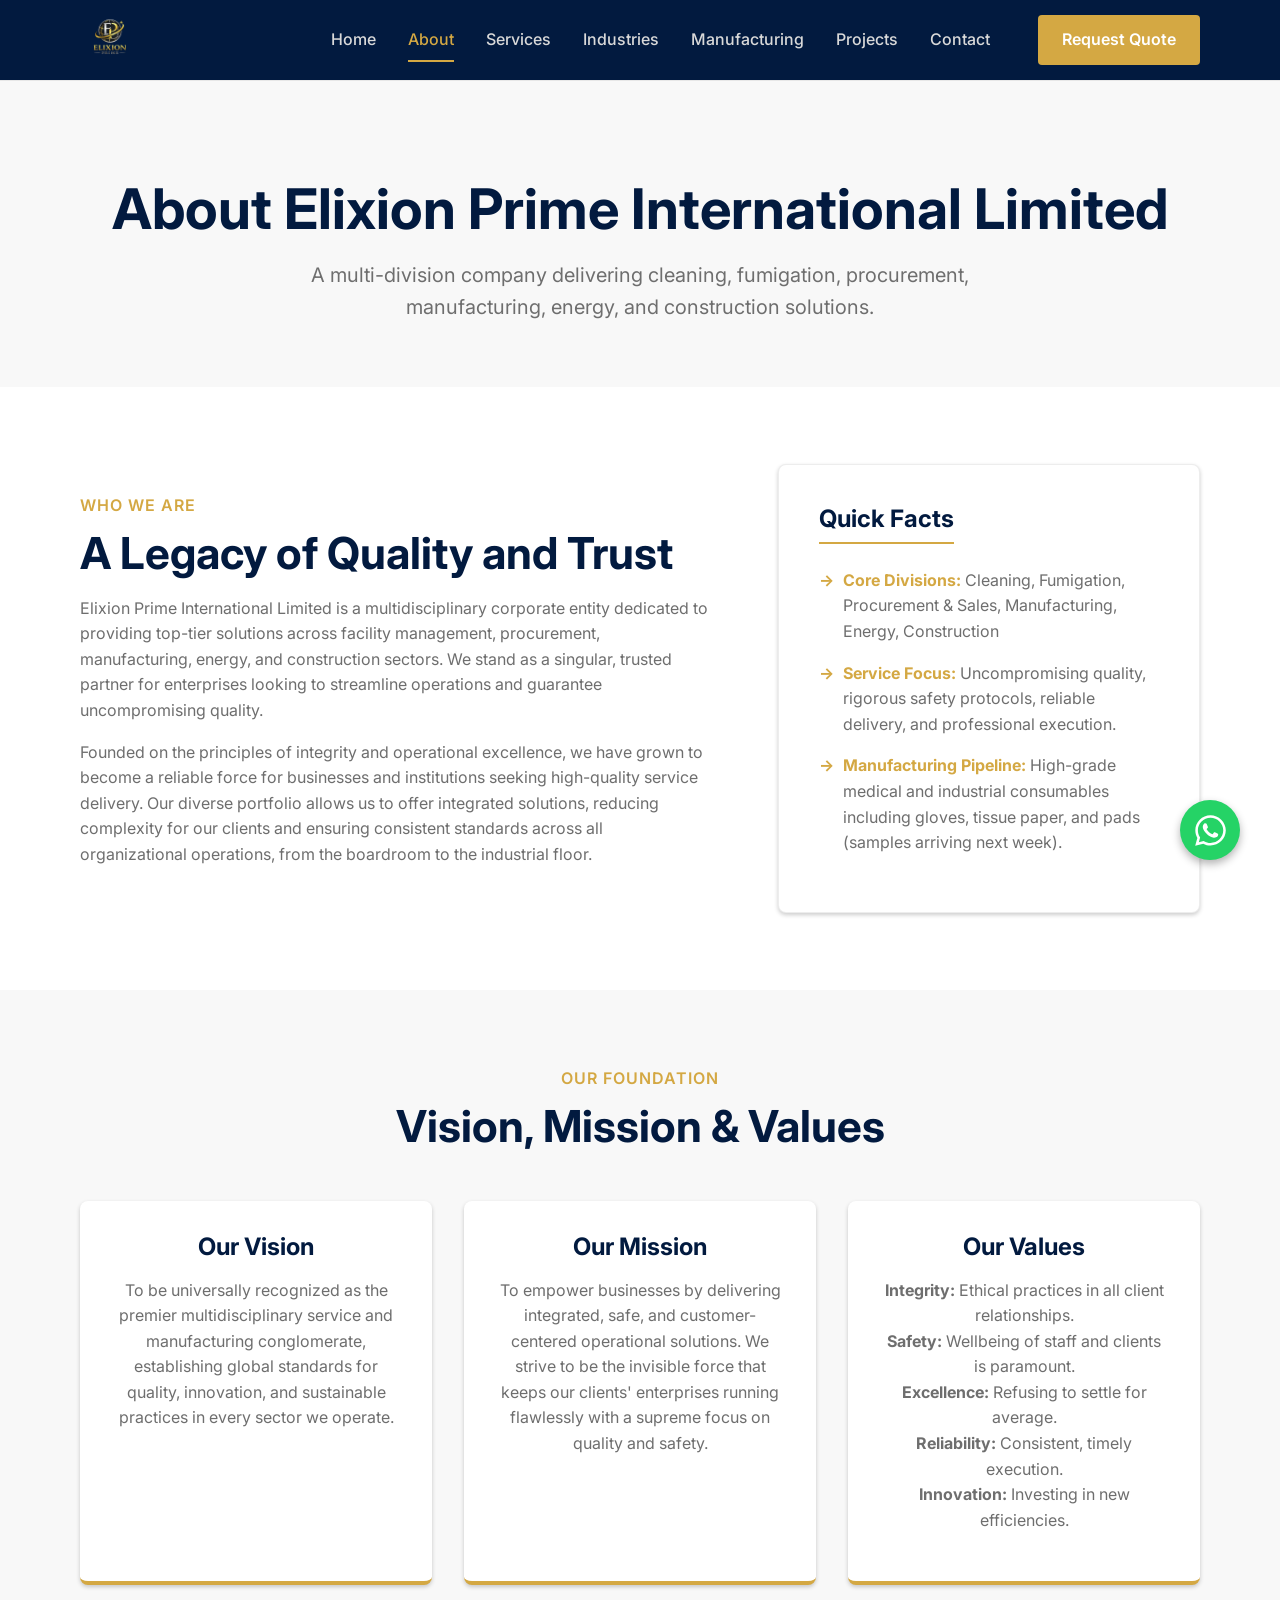
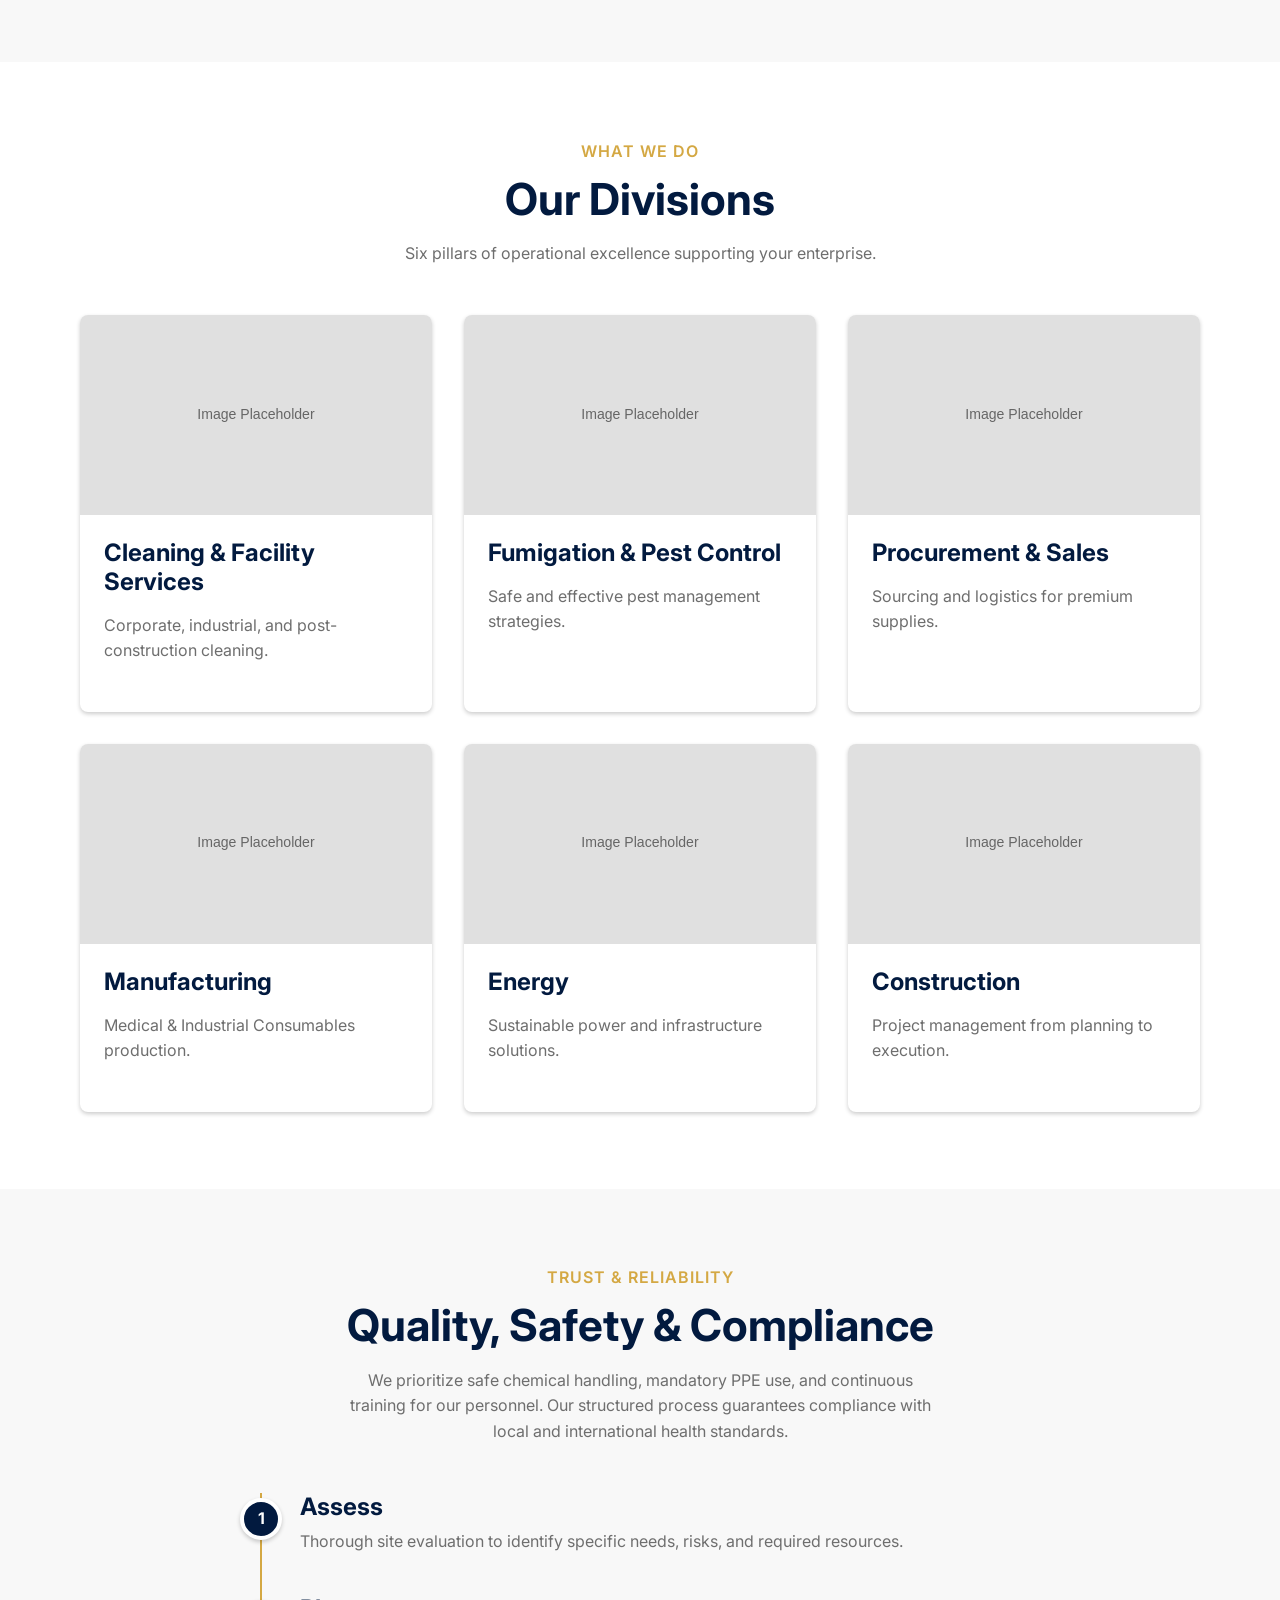
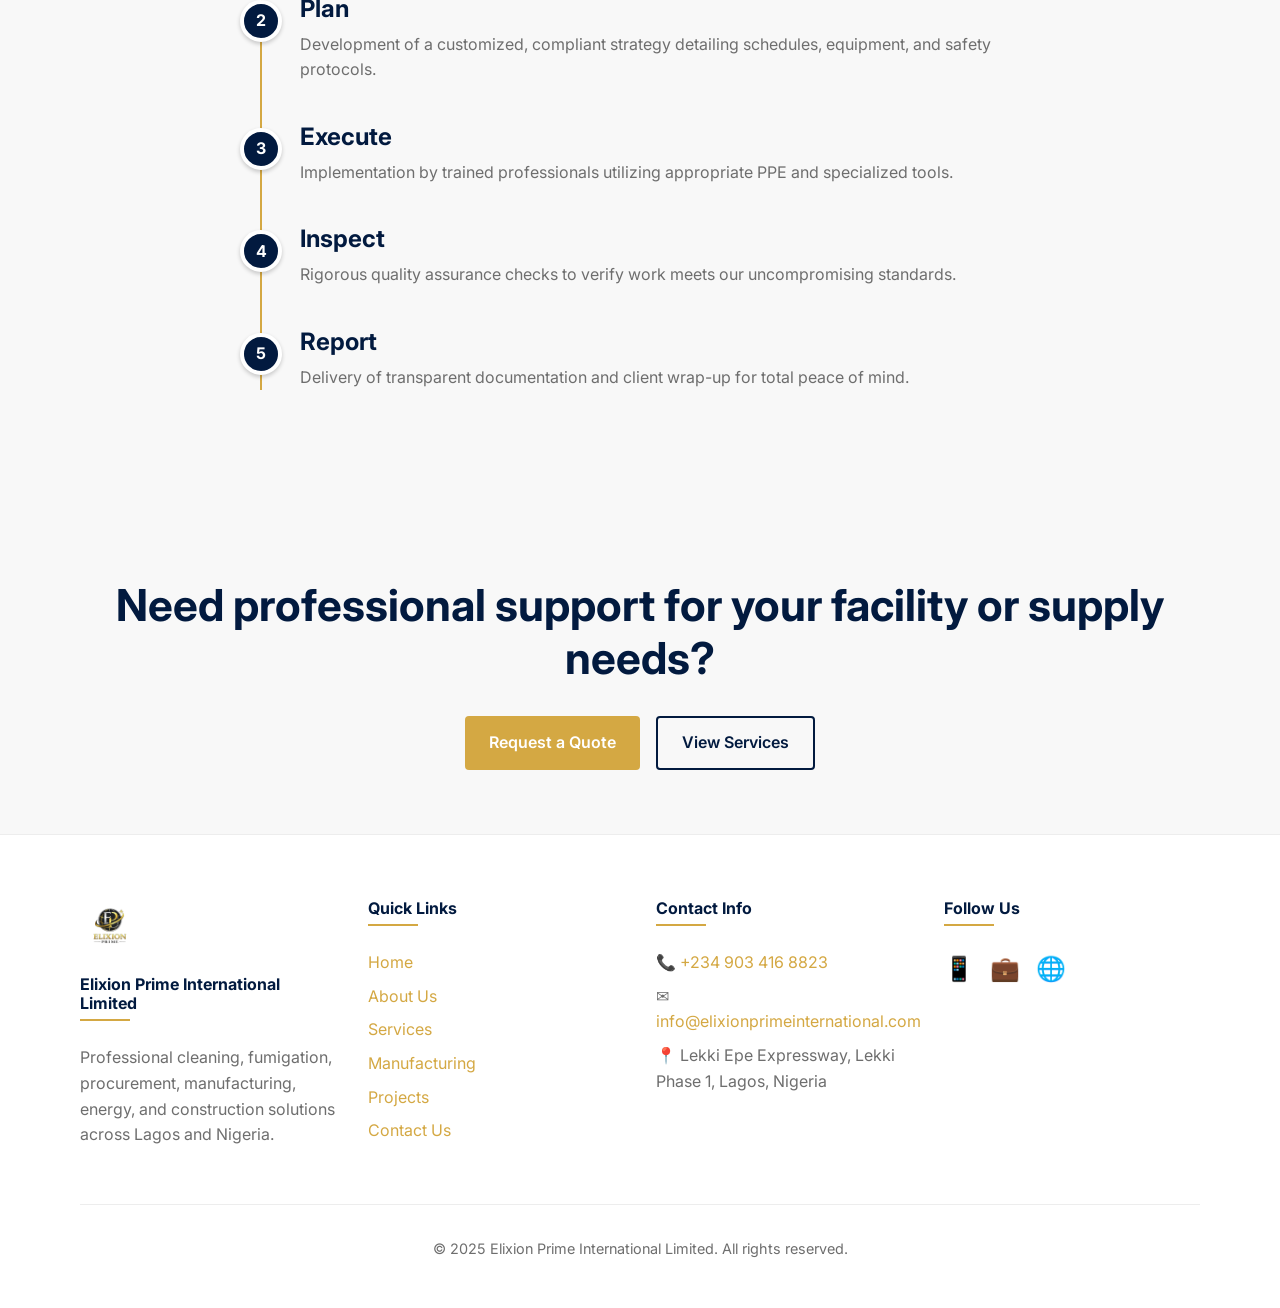
==== about.html @ c9c285b0 "Add files via upload" ====
<!DOCTYPE html>
<html lang="en">

<head>
    <meta charset="UTF-8">
    <meta name="viewport" content="width=device-width, initial-scale=1.0">
    <title>About Us | Elixion Prime International</title>
    <meta name="description"
        content="Learn about Elixion Prime International Limited, our mission, vision, and core values. A multi-division company delivering cleaning, fumigation, procurement, manufacturing, energy, and construction solutions.">

    <!-- Open Graph Placeholders -->
    <meta property="og:title" content="About Us - Elixion Prime International Limited">
    <meta property="og:description"
        content="A multi-division company delivering cleaning, fumigation, procurement, manufacturing, energy, and construction solutions.">
    <meta property="og:image" content="placeholder.svg">
    <meta property="og:url" content="https://www.elixionprime.com/about.html">

    <link rel="preconnect" href="https://fonts.googleapis.com">
    <link rel="preconnect" href="https://fonts.gstatic.com" crossorigin>
    <link href="https://fonts.googleapis.com/css2?family=Inter:wght@400;500;600;700;800&display=swap" rel="stylesheet">
    <link rel="stylesheet" href="styles.css">
    <link rel="stylesheet" href="components.css">
    <style>
        .about-grid {
            display: grid;
            grid-template-columns: 3fr 2fr;
            gap: 4rem;
            align-items: center;
        }

        @media (max-width: 992px) {
            .about-grid {
                grid-template-columns: 1fr;
            }
        }

        .value-cards {
            display: grid;
            grid-template-columns: repeat(auto-fit, minmax(280px, 1fr));
            gap: 2rem;
            margin-top: 3rem;
        }

        .value-card {
            background: var(--color-white);
            padding: 2rem;
            border-radius: 8px;
            box-shadow: var(--shadow-sm);
            text-align: center;
            border-bottom: 4px solid var(--color-green);
            height: 100%;
        }

        .quick-facts-card {
            background-color: var(--color-navy-light);
            color: var(--color-white);
            padding: 2.5rem;
            border-radius: 8px;
            box-shadow: var(--shadow-lg);
        }

        .quick-facts-card h3 {
            color: var(--color-white);
            margin-bottom: 1.5rem;
            border-bottom: 2px solid var(--color-green);
            padding-bottom: 0.5rem;
            display: inline-block;
        }

        .quick-facts-list {
            list-style: none;
            padding: 0;
            margin: 0;
        }

        .quick-facts-list li {
            margin-bottom: 1rem;
            padding-left: 1.5rem;
            position: relative;
        }

        .quick-facts-list li::before {
            content: '→';
            color: var(--color-green);
            position: absolute;
            left: 0;
            top: 0;
            font-weight: bold;
        }

        .quick-facts-list strong {
            color: var(--color-green);
        }
    </style>
</head>

<body>

    <!-- Header -->
    <header class="header">
        <div class="container nav-container">
            <a href="index.html" class="logo"><img src="logo.png" alt="Elixion Prime logo"></a>
            <nav aria-label="Main Navigation">
                <ul class="nav-menu">
                    <li><a href="index.html" class="nav-link">Home</a></li>
                    <li><a href="about.html" class="nav-link active">About</a></li>
                    <li><a href="services.html" class="nav-link">Services</a></li>
                    <li><a href="industries.html" class="nav-link">Industries</a></li>
                    <li><a href="manufacturing.html" class="nav-link">Manufacturing</a></li>
                    <li><a href="projects.html" class="nav-link">Projects</a></li>
                    <li><a href="contact.html" class="nav-link">Contact</a></li>
                    <li><a href="#"
                            onclick="window.open(window.buildWaLink('Hello Elixion Prime, I’d like to request a quote. Service: [Cleaning/Fumigation/Procurement/Manufacturing/Energy/Construction]. Location: [ ].'), '_blank'); return false;"
                            class="btn btn-primary" style="margin-left: 1rem;">Request Quote</a></li>
                </ul>
            </nav>
            <button class="hamburger" aria-expanded="false" aria-label="Toggle navigation">
                &#9776;
            </button>
        </div>
    </header>

    <!-- Page Hero -->
    <section class="page-hero">
        <div class="container">
            <h1>About Elixion Prime International Limited</h1>
            <p style="font-size: 1.25rem; max-width: 800px; margin: 0 auto; color: #E0E0E0;">A multi-division company
                delivering cleaning, fumigation, procurement, manufacturing, energy, and construction solutions.</p>
        </div>
    </section>

    <!-- Company Overview -->
    <section class="section">
        <div class="container about-grid">
            <div class="overview-text">
                <span class="section-subtitle">Who We Are</span>
                <h2>A Legacy of Quality and Trust</h2>
                <p>Elixion Prime International Limited is a multidisciplinary corporate entity dedicated to providing
                    top-tier solutions across facility management, procurement, manufacturing, energy, and construction
                    sectors. We stand as a singular, trusted partner for enterprises looking to streamline operations
                    and guarantee uncompromising quality.</p>
                <p>Founded on the principles of integrity and operational excellence, we have grown to become a reliable
                    force for businesses and institutions seeking high-quality service delivery. Our diverse
                    portfolio allows us to offer integrated solutions, reducing complexity for our clients and ensuring
                    consistent standards across all organizational operations, from the boardroom to the industrial
                    floor.</p>
            </div>

            <div class="quick-facts-card">
                <h3>Quick Facts</h3>
                <ul class="quick-facts-list">
                    <li><strong>Core Divisions:</strong> Cleaning, Fumigation, Procurement & Sales, Manufacturing,
                        Energy, Construction</li>
                    <li><strong>Service Focus:</strong> Uncompromising quality, rigorous safety protocols, reliable
                        delivery, and professional execution.</li>
                    <li><strong>Manufacturing Pipeline:</strong> High-grade medical and industrial consumables including
                        gloves, tissue paper, and pads (samples arriving next week).</li>
                </ul>
            </div>
        </div>
    </section>

    <!-- Mission, Vision & Values -->
    <section class="section" style="background-color: var(--color-off-white);">
        <div class="container">
            <div class="section-header">
                <span class="section-subtitle">Our Foundation</span>
                <h2>Vision, Mission & Values</h2>
            </div>
            <div class="value-cards">
                <div class="value-card">
                    <h3 style="color: var(--color-navy); margin-bottom: 1rem;">Our Vision</h3>
                    <p>To be universally recognized as the premier multidisciplinary service and manufacturing
                        conglomerate, establishing global standards for quality, innovation, and sustainable practices
                        in every sector we operate.</p>
                </div>
                <div class="value-card">
                    <h3 style="color: var(--color-navy); margin-bottom: 1rem;">Our Mission</h3>
                    <p>To empower businesses by delivering integrated, safe, and customer-centered operational
                        solutions. We strive to be the invisible force that keeps our clients' enterprises running
                        flawlessly with a supreme focus on quality and safety.</p>
                </div>
                <div class="value-card">
                    <h3 style="color: var(--color-navy); margin-bottom: 1rem;">Our Values</h3>
                    <p><strong>Integrity:</strong> Ethical practices in all client relationships.<br>
                        <strong>Safety:</strong> Wellbeing of staff and clients is paramount.<br>
                        <strong>Excellence:</strong> Refusing to settle for average.<br>
                        <strong>Reliability:</strong> Consistent, timely execution.<br>
                        <strong>Innovation:</strong> Investing in new efficiencies.
                    </p>
                </div>
            </div>
        </div>
    </section>

    <!-- Our Divisions Grid -->
    <section class="section">
        <div class="container">
            <div class="section-header">
                <span class="section-subtitle">What We Do</span>
                <h2>Our Divisions</h2>
                <p style="color: var(--color-text-light);">Six pillars of operational excellence supporting your
                    enterprise.</p>
            </div>
            <div class="card-grid">
                <a href="services.html" class="card">
                    <img src="placeholder.svg" alt="Cleaning Services" class="card-img" loading="lazy" decoding="async">
                    <div class="card-body">
                        <h3 class="card-title">Cleaning & Facility Services</h3>
                        <p class="card-text">Corporate, industrial, and post-construction cleaning.</p>
                    </div>
                </a>
                <a href="services.html" class="card">
                    <img src="placeholder.svg" alt="Fumigation" class="card-img" loading="lazy" decoding="async">
                    <div class="card-body">
                        <h3 class="card-title">Fumigation & Pest Control</h3>
                        <p class="card-text">Safe and effective pest management strategies.</p>
                    </div>
                </a>
                <a href="services.html" class="card">
                    <img src="placeholder.svg" alt="Procurement" class="card-img" loading="lazy" decoding="async">
                    <div class="card-body">
                        <h3 class="card-title">Procurement & Sales</h3>
                        <p class="card-text">Sourcing and logistics for premium supplies.</p>
                    </div>
                </a>
                <a href="manufacturing.html" class="card">
                    <img src="placeholder.svg" alt="Manufacturing" class="card-img" loading="lazy" decoding="async">
                    <div class="card-body">
                        <h3 class="card-title">Manufacturing</h3>
                        <p class="card-text">Medical & Industrial Consumables production.</p>
                    </div>
                </a>
                <a href="services.html" class="card">
                    <img src="placeholder.svg" alt="Energy" class="card-img" loading="lazy" decoding="async">
                    <div class="card-body">
                        <h3 class="card-title">Energy</h3>
                        <p class="card-text">Sustainable power and infrastructure solutions.</p>
                    </div>
                </a>
                <a href="services.html" class="card">
                    <img src="placeholder.svg" alt="Construction" class="card-img" loading="lazy" decoding="async">
                    <div class="card-body">
                        <h3 class="card-title">Construction</h3>
                        <p class="card-text">Project management from planning to execution.</p>
                    </div>
                </a>
            </div>
        </div>
    </section>

    <!-- Quality, Safety & Compliance -->
    <section class="section" style="background-color: var(--color-off-white);">
        <div class="container">
            <div class="section-header">
                <span class="section-subtitle">Trust & Reliability</span>
                <h2>Quality, Safety & Compliance</h2>
                <p style="max-width: 600px; margin: 0 auto; color: var(--color-text-light);">We prioritize safe chemical
                    handling, mandatory PPE use, and continuous training for our personnel. Our structured process
                    guarantees compliance with local and international health standards.</p>
            </div>

            <div class="process-timeline">
                <div class="timeline-step">
                    <div class="step-marker">1</div>
                    <h3>Assess</h3>
                    <p>Thorough site evaluation to identify specific needs, risks, and required resources.</p>
                </div>
                <div class="timeline-step">
                    <div class="step-marker">2</div>
                    <h3>Plan</h3>
                    <p>Development of a customized, compliant strategy detailing schedules, equipment, and safety
                        protocols.</p>
                </div>
                <div class="timeline-step">
                    <div class="step-marker">3</div>
                    <h3>Execute</h3>
                    <p>Implementation by trained professionals utilizing appropriate PPE and specialized tools.</p>
                </div>
                <div class="timeline-step">
                    <div class="step-marker">4</div>
                    <h3>Inspect</h3>
                    <p>Rigorous quality assurance checks to verify work meets our uncompromising standards.</p>
                </div>
                <div class="timeline-step">
                    <div class="step-marker">5</div>
                    <h3>Report</h3>
                    <p>Delivery of transparent documentation and client wrap-up for total peace of mind.</p>
                </div>
            </div>
        </div>
    </section>

    <!-- CTA Strip -->
    <section class="cta-banner">
        <div class="container">
            <h2>Need professional support for your facility or supply needs?</h2>
            <div style="display: flex; gap: 1rem; justify-content: center; flex-wrap: wrap; margin-top: 2rem;">
                <a href="#"
                    onclick="window.open(window.buildWaLink('Hello Elixion Prime, I’d like to request a quote. Service: [Cleaning/Fumigation/Procurement/Manufacturing/Energy/Construction]. Location: [ ].'), '_blank'); return false;"
                    class="btn btn-primary">Request a Quote</a>
                <a href="services.html" class="btn btn-secondary">View Services</a>
            </div>
        </div>
    </section>

    <!-- Footer -->
    <footer class="footer">
        <div class="container">
            <div class="footer-grid">
                <div class="footer-col">
                    <a href="index.html" class="footer-logo"><img src="logo.png" alt="Elixion Prime logo"></a>
                    <h4>Elixion Prime International Limited</h4>
                    <p>Professional cleaning, fumigation, procurement, manufacturing, energy, and construction solutions across Lagos and Nigeria.</p>
                </div>
                <div class="footer-col">
                    <h4>Quick Links</h4>
                    <ul>
                        <li><a href="index.html">Home</a></li>
                        <li><a href="about.html">About Us</a></li>
                        <li><a href="services.html">Services</a></li>
                        <li><a href="manufacturing.html">Manufacturing</a></li>
                        <li><a href="projects.html">Projects</a></li>
                        <li><a href="contact.html">Contact Us</a></li>
                    </ul>
                </div>
                <div class="footer-col">
                    <h4>Contact Info</h4>
                    <ul>
                        <li>&#128222; <a href="tel:+2349034168823">+234 903 416 8823</a></li>
                        <li>&#9993; <a href="mailto:info@elixionprimeinternational.com">info@elixionprimeinternational.com</a></li>
                        <li>&#128205; Lekki Epe Expressway, Lekki Phase 1, Lagos, Nigeria</li>
                    </ul>
                </div>
                <div class="footer-col">
                    <h4>Follow Us</h4>
                    <div style="display: flex; gap: 1rem; margin-top: 0.5rem;">
                        <a href="https://wa.me/2349034168823" target="_blank" rel="noopener" aria-label="WhatsApp" style="font-size: 1.5rem;">📱</a>
                        <a href="#" aria-label="LinkedIn" style="font-size: 1.5rem;">💼</a>
                        <a href="#" aria-label="Facebook" style="font-size: 1.5rem;">🌐</a>
                    </div>
                </div>
            </div>
            <div class="footer-bottom">
                <p>&copy; 2025 Elixion Prime International Limited. All rights reserved.</p>
            </div>
        </div>
    </footer>

    <!-- WhatsApp Float -->
    <a href="https://wa.me/2349034168823" class="whatsapp-float" aria-label="Chat with Elixion on WhatsApp"
        target="_blank" rel="noopener">
        <svg xmlns="http://www.w3.org/2000/svg" viewBox="0 0 448 512">
            <path
                d="M380.9 97.1C339 55.1 283.2 32 223.9 32c-122.4 0-222 99.6-222 222 0 39.1 10.2 77.3 29.6 111L0 480l117.7-30.9c32.4 17.7 68.9 27 106.1 27h.1c122.3 0 224.1-99.6 224.1-222 0-59.3-25.2-115-67.1-157.1zm-157 341.6c-33.2 0-65.7-8.9-94-25.7l-6.7-4-69.8 18.3L72 359.2l-4.4-7c-18.5-29.4-28.2-63.3-28.2-98.2 0-101.7 82.8-184.5 184.6-184.5 49.3 0 95.6 19.2 130.4 54.1 34.8 34.9 56.2 81.2 56.1 130.5 0 101.8-84.9 184.6-186.6 184.6zm101.2-138.2c-5.5-2.8-32.8-16.2-37.9-18-5.1-1.9-8.8-2.8-12.5 2.8-3.7 5.6-14.3 18-17.6 21.8-3.2 3.7-6.5 4.2-12 1.4-32.6-16.3-54-29.1-75.5-66-5.7-9.8 5.7-9.1 16.3-30.3 1.8-3.7.9-6.9-.5-9.7-1.4-2.8-12.5-30.1-17.1-41.2-4.5-10.8-9.1-9.3-12.5-9.5-3.2-.2-6.9-.2-10.6-.2-3.7 0-9.7 1.4-14.8 6.9-5.1 5.6-19.4 19-19.4 46.3 0 27.3 19.9 53.7 22.6 57.4 2.8 3.7 39.1 59.7 94.8 83.8 35.2 15.2 49 16.5 66.6 13.9 10.7-1.6 32.8-13.4 37.4-26.4 4.6-13 4.6-24.1 3.2-26.4-1.3-2.5-5-3.9-10.5-6.6z" />
        </svg>
    </a>

    <script type="module" src="whatsapp.js" defer></script>
    <script src="main.js" defer></script>
</body>

</html>
---- styles.css ----
/* Base and Reset */
:root {
  /* Brand Color Tokens */
  --color-primary: #021A3F;
  --color-gold: #D4A843;
  --color-gold-dark: #B88A2E;
  --color-gold-light: #F3D37A;
  --color-silver-light: #D9D9D9;
  --color-silver-medium: #A6A6A6;
  --color-silver-dark: #6E6E6E;
  --color-star: #FFD966;

  /* Legacy variable mappings (to reduce changes needed in components) */
  --color-navy: var(--color-primary);
  --color-navy-light: #032454; /* Slightly lighter navy for contrast areas */
  --color-white: #FFFFFF;
  --color-off-white: #F8F8F8;
  --color-green: var(--color-gold);
  --color-green-dark: var(--color-gold-dark);
  --color-text-main: var(--color-primary);
  --color-text-light: var(--color-silver-dark);
  --color-border: rgba(166, 166, 166, 0.2);

  --font-primary: 'Inter', sans-serif;

  --shadow-sm: 0 2px 4px rgba(0, 0, 0, 0.2);
  --shadow-md: 0 4px 8px rgba(0, 0, 0, 0.3);
  --shadow-lg: 0 8px 16px rgba(0, 0, 0, 0.4);

  --transition: all 0.3s ease;

  --container-width: 1120px;
}

* {
  margin: 0;
  padding: 0;
  box-sizing: border-box;
}

*:focus-visible {
  outline: 2px solid var(--color-star);
  outline-offset: 2px;
}

body {
  font-family: var(--font-primary);
  color: var(--color-text-main);
  background-color: var(--color-white);
  line-height: 1.6;
}

a {
  text-decoration: none;
  color: var(--color-gold);
  transition: var(--transition);
}

a:hover {
  color: var(--color-star);
}

ul {
  list-style: none;
}

img {
  max-width: 100%;
  height: auto;
  display: block;
}

/* Typography */
h1,
h2,
h3,
h4,
h5,
h6 {
  color: var(--color-primary);
  font-weight: 700;
  line-height: 1.2;
}

h1 {
  font-size: clamp(2.5rem, 5vw, 3.5rem);
  margin-bottom: 1rem;
}

h2 {
  font-size: clamp(2rem, 4vw, 2.75rem);
  margin-bottom: 1rem;
}

h3 {
  font-size: clamp(1.25rem, 3vw, 1.5rem);
  margin-bottom: 0.75rem;
}

p {
  color: var(--color-text-light);
  margin-bottom: 1rem;
}

/* Layout Grid */
.container {
  width: min(var(--container-width), 92%);
  margin: 0 auto;
}

.section {
  padding-block: clamp(3rem, 6vw, 5rem);
}

/* Header */
.header {
  background-color: var(--color-primary);
  box-shadow: 0 1px 0 var(--color-border);
  position: sticky;
  top: 0;
  width: 100%;
  z-index: 1000;
}

.nav-container {
  display: flex;
  justify-content: space-between;
  align-items: center;
  height: 80px;
}

.logo {
  font-size: 1.5rem;
  font-weight: 800;
  color: var(--color-silver-light);
  display: flex;
  align-items: center;
  gap: 0.5rem;
}

.logo img {
  height: 60px;
  width: auto;
  object-fit: contain;
}

.logo span {
  color: var(--color-gold);
}

.footer-logo {
  display: inline-flex;
  align-items: center;
  margin-bottom: 1rem;
}

.footer-logo img {
  height: 60px;
  width: auto;
  object-fit: contain;
}

.nav-menu {
  display: flex;
  gap: 2rem;
  align-items: center;
}

.nav-link {
  font-weight: 500;
  color: var(--color-silver-light);
  position: relative;
  padding: 0.5rem 0;
  min-height: 44px;
  /* Touch target */
  display: flex;
  align-items: center;
}

.nav-link::after {
  content: '';
  position: absolute;
  width: 0;
  height: 2px;
  bottom: 0;
  left: 0;
  background-color: var(--color-gold);
  transition: var(--transition);
}

.nav-link:hover::after,
.nav-link.active::after {
  width: 100%;
}

.nav-link:hover,
.nav-link.active {
  color: var(--color-gold);
}

.hamburger {
  display: none;
  cursor: pointer;
  background: none;
  border: none;
  font-size: 1.5rem;
  color: var(--color-silver-light);
}

/* Footer */
.footer {
  background-color: var(--color-white);
  border-top: 1px solid var(--color-border);
  color: var(--color-text-light);
  padding: 4rem 0 2rem;
}

.footer-grid {
  display: grid;
  grid-template-columns: repeat(auto-fit, minmax(250px, 1fr));
  gap: 2rem;
  margin-bottom: 3rem;
}

.footer-col h4 {
  color: var(--color-primary);
  margin-bottom: 1.5rem;
  position: relative;
  padding-bottom: 0.5rem;
}

.footer-col h4::after {
  content: '';
  position: absolute;
  left: 0;
  bottom: 0;
  width: 50px;
  height: 2px;
  background-color: var(--color-gold);
}

.footer-col p,
.footer-col li {
  color: var(--color-text-light);
  margin-bottom: 0.5rem;
}

.footer-col a:hover {
  color: var(--color-green);
}

.footer-bottom {
  text-align: center;
  padding-top: 2rem;
  border-top: 1px solid var(--color-border);
  color: var(--color-text-light);
  font-size: 0.9rem;
}

/* Responsive */
@media (max-width: 992px) {
  .nav-menu {
    position: fixed;
    top: 80px;
    left: -100%;
    width: 100%;
    height: calc(100vh - 80px);
    background-color: var(--color-primary);
    flex-direction: column;
    align-items: center;
    padding-top: 2rem;
    transition: var(--transition);
    box-shadow: var(--shadow-md);
  }

  .nav-menu.active {
    left: 0;
  }

  .hamburger {
    display: block;
    min-height: 44px;
    /* Touch target */
    min-width: 44px;
  }
}

@media (max-width: 768px) {
  /* Headings handled via clamp now */
}
---- components.css ----
/* Buttons */
.btn {
    display: inline-flex;
    align-items: center;
    justify-content: center;
    min-height: 44px;
    padding: 0.75rem 1.5rem;
    border-radius: 4px;
    font-weight: 600;
    text-align: center;
    cursor: pointer;
    border: none;
    transition: var(--transition);
}

.btn-primary {
    background-color: var(--color-green);
    color: var(--color-white);
}

.btn-primary:hover {
    background-color: var(--color-green-dark);
    transform: translateY(-2px);
    box-shadow: var(--shadow-md);
}

.btn-secondary {
    background-color: transparent;
    color: var(--color-navy);
    border: 2px solid var(--color-navy);
}

.btn-secondary:hover {
    background-color: var(--color-navy);
    color: var(--color-white);
}

.btn-outline {
    background-color: transparent;
    color: var(--color-green);
    border: 2px solid var(--color-green);
}

.btn-outline:hover {
    background-color: var(--color-green);
    color: var(--color-white);
}

.btn-block {
    display: block;
    width: 100%;
}

/* Cards */
.card-grid {
    display: grid;
    grid-template-columns: repeat(auto-fit, minmax(min(100%, 300px), 1fr));
    gap: 2rem;
}

.card {
    background-color: var(--color-white);
    border-radius: 8px;
    overflow: hidden;
    box-shadow: var(--shadow-sm);
    transition: var(--transition);
    height: 100%;
    display: flex;
    flex-direction: column;
}

.card:hover {
    transform: translateY(-5px);
    box-shadow: var(--shadow-lg);
}

.card-img {
    height: 200px;
    width: 100%;
    object-fit: cover;
}

.card-body {
    padding: 1.5rem;
    flex-grow: 1;
    display: flex;
    flex-direction: column;
}

.card-title {
    margin-bottom: 1rem;
}

.card-text {
    color: var(--color-text-light);
    margin-bottom: 1.5rem;
    flex-grow: 1;
}

/* Section Title */
.section-header {
    text-align: center;
    margin-bottom: 3rem;
    max-width: 800px;
    margin-left: auto;
    margin-right: auto;
}

.section-subtitle {
    color: var(--color-green);
    font-weight: 600;
    text-transform: uppercase;
    letter-spacing: 1px;
    margin-bottom: 0.5rem;
    display: block;
}

/* CTA Banner */
.cta-banner {
    background-color: var(--color-off-white);
    color: var(--color-text-main);
    padding: 4rem 0;
    text-align: center;
}

.cta-banner h2 {
    color: var(--color-navy);
    margin-bottom: 1.5rem;
}

/* Floating WhatsApp Button */
.whatsapp-float {
    position: fixed;
    width: 60px;
    height: 60px;
    bottom: 40px;
    right: 40px;
    background-color: #25d366;
    color: #FFF;
    border-radius: 50px;
    text-align: center;
    font-size: 30px;
    box-shadow: var(--shadow-md);
    z-index: 100;
    display: flex;
    align-items: center;
    justify-content: center;
    transition: var(--transition);
}

.whatsapp-float:hover {
    transform: scale(1.1);
    background-color: #128C7E;
}

.whatsapp-float svg {
    width: 35px;
    height: 35px;
    fill: currentColor;
}

/* Badges */
.badge {
    display: inline-block;
    padding: 0.25rem 0.5rem;
    background-color: var(--color-green);
    color: var(--color-white);
    border-radius: 4px;
    font-size: 0.8rem;
    font-weight: 600;
    margin-bottom: 1rem;
}

/* Forms */
.form-group {
    margin-bottom: 1.5rem;
}

.form-label {
    display: block;
    margin-bottom: 0.5rem;
    font-weight: 500;
}

.form-control {
    width: 100%;
    padding: 0.75rem 1rem;
    border: 1px solid var(--color-border);
    border-radius: 4px;
    font-family: inherit;
    font-size: 1rem;
    transition: var(--transition);
}

.form-control:focus {
    outline: none;
    border-color: var(--color-green);
    box-shadow: 0 0 0 3px rgba(0, 191, 166, 0.1);
}

textarea.form-control {
    resize: vertical;
    min-height: 120px;
}

/* Page Hero */
.page-hero {
    background-color: var(--color-off-white);
    color: var(--color-text-main);
    padding: clamp(4rem, 8vw, 6rem) 0 clamp(2rem, 5vw, 4rem);
    text-align: center;
}

.page-hero h1 {
    color: var(--color-navy);
    margin-bottom: 1rem;
}

/* Accordion */
.accordion {
    border: 1px solid var(--color-border);
    border-radius: 8px;
    overflow: hidden;
    margin-bottom: 2rem;
}

.accordion-item {
    border-bottom: 1px solid var(--color-border);
}

.accordion-item:last-child {
    border-bottom: none;
}

.accordion-btn {
    width: 100%;
    text-align: left;
    padding: 1.5rem;
    background-color: var(--color-white);
    border: none;
    font-size: 1.1rem;
    font-weight: 600;
    color: var(--color-navy);
    cursor: pointer;
    display: flex;
    justify-content: space-between;
    align-items: center;
    transition: var(--transition);
}

.accordion-btn:hover {
    background-color: var(--color-off-white);
}

.accordion-btn.active {
    background-color: var(--color-off-white);
}

.accordion-btn::after {
    content: '+';
    font-size: 1.5rem;
    color: var(--color-green);
    transition: var(--transition);
}

.accordion-btn.active::after {
    content: '-';
    transform: rotate(180deg);
}

.accordion-content {
    background-color: var(--color-off-white);
    max-height: 0;
    overflow: hidden;
    transition: max-height 0.3s ease-out;
}

.accordion-body {
    padding: 0 1.5rem 1.5rem;
    color: var(--color-text-light);
}

/* Timeline Process */
.process-timeline {
    position: relative;
    max-width: 800px;
    margin: 3rem auto;
}

.process-timeline::before {
    content: '';
    position: absolute;
    top: 0;
    bottom: 0;
    left: 20px;
    width: 2px;
    background-color: var(--color-green);
}

.timeline-step {
    position: relative;
    padding-left: 60px;
    margin-bottom: 2.5rem;
}

.timeline-step:last-child {
    margin-bottom: 0;
}

.step-marker {
    position: absolute;
    left: 0;
    top: 5px;
    width: 42px;
    height: 42px;
    background-color: var(--color-navy);
    color: var(--color-white);
    border-radius: 50%;
    display: flex;
    align-items: center;
    justify-content: center;
    font-weight: bold;
    border: 4px solid var(--color-white);
    box-shadow: var(--shadow-sm);
    z-index: 1;
}

.timeline-step h3 {
    margin-bottom: 0.5rem;
}

/* Step Cards Flow */
.steps-grid {
    display: grid;
    grid-template-columns: repeat(auto-fit, minmax(200px, 1fr));
    gap: 2rem;
    position: relative;
}

.step-card {
    background: var(--color-white);
    padding: 2rem;
    border-radius: 8px;
    box-shadow: var(--shadow-sm);
    text-align: center;
    position: relative;
    z-index: 2;
    border-top: 4px solid var(--color-green);
}

.step-number {
    display: inline-block;
    width: 40px;
    height: 40px;
    line-height: 40px;
    background-color: rgba(0, 191, 166, 0.1);
    color: var(--color-green);
    border-radius: 50%;
    font-weight: bold;
    font-size: 1.2rem;
    margin-bottom: 1rem;
}

/* Form Container */
.form-container {
    background-color: var(--color-white);
    padding: 3rem;
    border-radius: 8px;
    box-shadow: var(--shadow-md);
    max-width: 800px;
    margin: 0 auto;
}

/* Grid 12 (Industries) */
.grid-12 {
    display: grid;
    grid-template-columns: repeat(auto-fit, minmax(min(100%, 280px), 1fr));
    gap: 2rem;
}

.industry-card {
    background-color: var(--color-white);
    padding: 2.5rem 2rem;
    border-radius: 8px;
    box-shadow: var(--shadow-sm);
    text-align: center;
    transition: var(--transition);
    border: 1px solid var(--color-border);
    display: flex;
    flex-direction: column;
    justify-content: center;
    align-items: center;
}

.industry-card:hover {
    transform: translateY(-5px);
    box-shadow: var(--shadow-md);
    border-color: var(--color-green);
}

.industry-icon {
    font-size: 3rem;
    color: var(--color-green);
    margin-bottom: 1.5rem;
}

/* Case Highlight Cards */
.cases-grid {
    display: grid;
    grid-template-columns: repeat(auto-fit, minmax(300px, 1fr));
    gap: 2rem;
}

.case-card {
    background-color: var(--color-white);
    border-radius: 8px;
    box-shadow: var(--shadow-md);
    overflow: hidden;
    position: relative;
    border-top: 4px solid var(--color-navy);
}

.case-body {
    padding: 2rem;
}

.case-challenge {
    margin-bottom: 1.5rem;
    padding-bottom: 1.5rem;
    border-bottom: 1px dashed var(--color-border);
}

.case-solution {
    margin-bottom: 1.5rem;
}

.case-outcome {
    font-weight: 600;
    color: var(--color-green);
}

.case-tag {
    display: inline-block;
    padding: 0.25rem 0.75rem;
    background-color: var(--color-navy-light);
    color: var(--color-white);
    font-size: 0.8rem;
    border-radius: 20px;
    margin-bottom: 1rem;
}

/* Manufacturing Badges */
.badge-soon {
    display: inline-block;
    padding: 0.5rem 1rem;
    background-color: #FFF3CD;
    color: #856404;
    border-radius: 20px;
    font-weight: 600;
    font-size: 0.9rem;
    border: 1px solid #FFEEBA;
    margin-bottom: 1rem;
}

/* Product Blocks */
.product-block {
    display: grid;
    grid-template-columns: 1fr 1.5fr;
    gap: 3rem;
    align-items: center;
    background-color: var(--color-white);
    border-radius: 8px;
    box-shadow: var(--shadow-md);
    padding: 3rem;
    margin-bottom: 3rem;
}

@media (max-width: 992px) {
    .product-block {
        grid-template-columns: 1fr;
        padding: 2rem;
    }
}

.product-img-wrapper {
    background-color: var(--color-off-white);
    border-radius: 8px;
    padding: 2rem;
    text-align: center;
}

.product-details h3 {
    margin-bottom: 0.5rem;
}

.product-features {
    list-style: none;
    padding: 0;
    margin: 1.5rem 0;
}

.product-features li {
    margin-bottom: 0.5rem;
    position: relative;
    padding-left: 1.5rem;
}

.product-features li::before {
    content: '\2022';
    color: var(--color-green);
    font-size: 1.5rem;
    position: absolute;
    left: 0;
    top: -4px;
}

/* Checkboxes & Form Layout Specific */
.checkbox-group {
    display: flex;
    flex-wrap: wrap;
    gap: 1.5rem;
    margin-top: 0.5rem;
}

.checkbox-label {
    display: flex;
    align-items: center;
    gap: 0.5rem;
    font-weight: normal;
    cursor: pointer;
}

.checkbox-label input[type="checkbox"] {
    width: 18px;
    height: 18px;
    accent-color: var(--color-green);
    cursor: pointer;
}

.error-message {
    color: red;
    font-size: 0.85rem;
    margin-top: 0.5rem;
    display: none;
}

.error-message.active {
    display: block;
}

/* Back to Top Button */
.back-to-top {
    position: fixed;
    bottom: 40px;
    right: 110px;
    /* Offset to not overlap with WhatsApp */
    width: 50px;
    height: 50px;
    background-color: var(--color-navy);
    color: var(--color-white);
    border: none;
    border-radius: 50%;
    font-size: 1.5rem;
    cursor: pointer;
    box-shadow: var(--shadow-md);
    opacity: 0;
    visibility: hidden;
    transition: var(--transition);
    z-index: 99;
    display: flex;
    align-items: center;
    justify-content: center;
}

.back-to-top.visible {
    opacity: 1;
    visibility: visible;
}

.back-to-top:hover {
    background-color: var(--color-green);
    transform: translateY(-5px);
}

@media (max-width: 768px) {
    .back-to-top {
        right: 20px;
        bottom: 110px;
        /* Stack above whatsapp on mobile */
    }
}

/* Filter Bar (Projects) */
.filter-bar {
    display: flex;
    flex-wrap: wrap;
    justify-content: center;
    gap: 1rem;
    margin-bottom: 3rem;
}

.filter-btn {
    background-color: var(--color-white);
    color: var(--color-navy);
    border: 2px solid var(--color-border);
    padding: 0.5rem 1.25rem;
    border-radius: 30px;
    font-weight: 600;
    cursor: pointer;
    transition: var(--transition);
}

.filter-btn:hover,
.filter-btn.active {
    background-color: var(--color-green);
    color: var(--color-white);
    border-color: var(--color-green);
}

/* Project Cards */
.project-card {
    background-color: var(--color-white);
    border-radius: 8px;
    overflow: hidden;
    box-shadow: var(--shadow-sm);
    display: flex;
    flex-direction: column;
    border: 1px solid var(--color-border);
    transition: var(--transition);
}

.project-card:hover {
    box-shadow: var(--shadow-md);
    transform: translateY(-5px);
    border-color: var(--color-green);
}

.project-body {
    padding: 2rem;
    flex-grow: 1;
    display: flex;
    flex-direction: column;
}

.project-tag {
    align-self: flex-start;
    background-color: rgba(0, 191, 166, 0.1);
    color: var(--color-green);
    padding: 0.25rem 0.75rem;
    border-radius: 4px;
    font-size: 0.8rem;
    font-weight: 600;
    margin-bottom: 1rem;
}

.project-location {
    color: var(--color-text-light);
    font-size: 0.9rem;
    margin-bottom: 1rem;
    display: flex;
    align-items: center;
    gap: 0.5rem;
}

.project-scope {
    margin-bottom: 1.5rem;
    flex-grow: 1;
}

.project-scope ul {
    list-style: none;
    padding: 0;
}

.project-scope li {
    position: relative;
    padding-left: 1.2rem;
    margin-bottom: 0.5rem;
    font-size: 0.95rem;
    color: var(--color-text-light);
}

.project-scope li::before {
    content: '-';
    position: absolute;
    left: 0;
    color: var(--color-green);
    font-weight: bold;
}

.project-outcome {
    border-top: 1px dashed var(--color-border);
    padding-top: 1rem;
    font-weight: 600;
    color: var(--color-navy);
}

/* Metrics Section */
.metrics-grid {
    display: grid;
    grid-template-columns: repeat(auto-fit, minmax(200px, 1fr));
    gap: 2rem;
    text-align: center;
}

.metric-card {
    background-color: var(--color-white);
    padding: 2rem;
    border-radius: 8px;
    box-shadow: var(--shadow-sm);
    border-bottom: 4px solid var(--color-green);
}

.metric-icon {
    font-size: 2.5rem;
    margin-bottom: 1rem;
    color: var(--color-navy);
}

.metric-title {
    font-weight: 600;
    color: var(--color-navy);
}

/* Testimonials */
.testimonials-grid {
    display: grid;
    grid-template-columns: repeat(auto-fit, minmax(min(100%, 300px), 1fr));
    gap: 2rem;
}

.testimonial-card {
    background-color: var(--color-white);
    color: var(--color-text-main);
    padding: 2rem;
    border-radius: 8px;
    position: relative;
    border: 1px solid var(--color-border);
}

.testimonial-quote {
    font-size: 1.1rem;
    font-style: italic;
    margin-bottom: 1.5rem;
    position: relative;
    z-index: 2;
}

.testimonial-quote::before {
    content: '"';
    font-size: 4rem;
    color: rgba(2, 26, 63, 0.08);
    position: absolute;
    top: -20px;
    left: -10px;
    z-index: -1;
    font-family: serif;
}

.testimonial-author {
    color: var(--color-green);
    font-weight: 600;
}

/* Light theme overrides for page-level dark sections and inline dark-theme text */
.hero {
    background-image: none !important;
    background-color: var(--color-off-white) !important;
    color: var(--color-text-main) !important;
}

.hero h1 {
    color: var(--color-navy) !important;
}

.hero p {
    color: var(--color-text-light) !important;
}

.testimonials {
    background-color: var(--color-off-white) !important;
    color: var(--color-text-main) !important;
}

.testimonials .section-subtitle,
.testimonials h2 {
    color: var(--color-navy) !important;
}

.testimonials .testimonial-card {
    background: var(--color-white) !important;
    border: 1px solid var(--color-border) !important;
}

.testimonials .testimonial-text {
    color: var(--color-text-light) !important;
}

section[style*="background-color: var(--color-navy)"],
section[style*="background-color: var(--color-navy-light)"],
section.cta-banner[style] {
    background-color: var(--color-off-white) !important;
    color: var(--color-text-main) !important;
}

section[style*="background-color: var(--color-navy)"] [style*="color: var(--color-white)"],
section[style*="background-color: var(--color-navy-light)"] [style*="color: var(--color-white)"],
section[style*="background-color: var(--color-navy)"] [style*="color: #E0E0E0"],
section[style*="background-color: var(--color-navy-light)"] [style*="color: #E0E0E0"],
section[style*="background-color: var(--color-navy)"] [style*="color: #A0AABF"],
section[style*="background-color: var(--color-navy-light)"] [style*="color: #A0AABF"],
.page-hero [style*="color: #E0E0E0"],
.page-hero [style*="color: var(--color-white)"] {
    color: var(--color-text-light) !important;
}

.quick-facts-card,
.capabilities-card {
    background-color: var(--color-white) !important;
    color: var(--color-text-main) !important;
    border: 1px solid var(--color-border);
    box-shadow: var(--shadow-sm) !important;
}

.quick-facts-card h3,
.capabilities-card h3 {
    color: var(--color-navy) !important;
}

.quick-facts-list li,
.capabilities-list li {
    color: var(--color-text-light) !important;
}

/* Contact Details */
.contact-grid {
    display: grid;
    grid-template-columns: repeat(auto-fit, minmax(250px, 1fr));
    gap: 2rem;
    margin-bottom: 4rem;
}

.contact-card {
    background-color: var(--color-off-white);
    padding: 2.5rem;
    border-radius: 8px;
    text-align: center;
    border: 1px solid var(--color-border);
}

.contact-icon {
    display: inline-flex;
    align-items: center;
    justify-content: center;
    width: 60px;
    height: 60px;
    background-color: rgba(0, 191, 166, 0.1);
    color: var(--color-green);
    border-radius: 50%;
    font-size: 1.5rem;
    margin-bottom: 1.5rem;
}
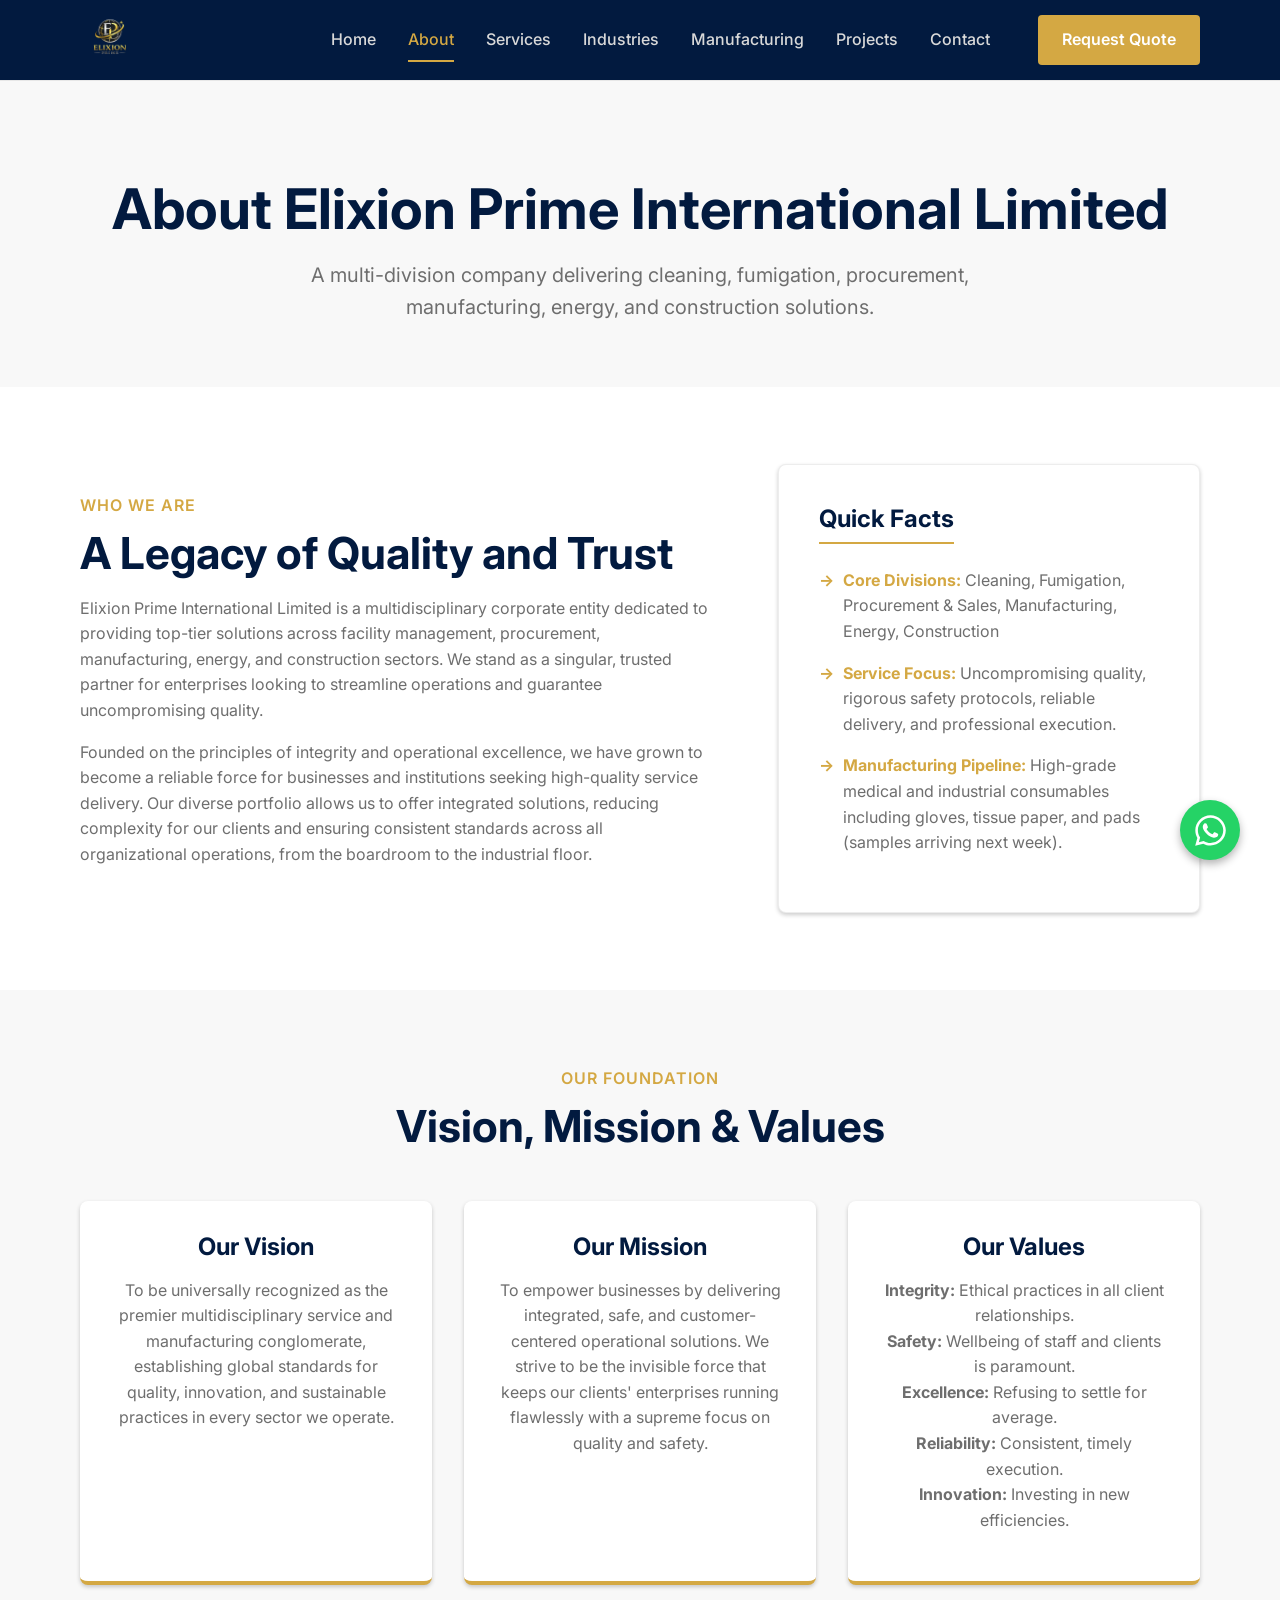
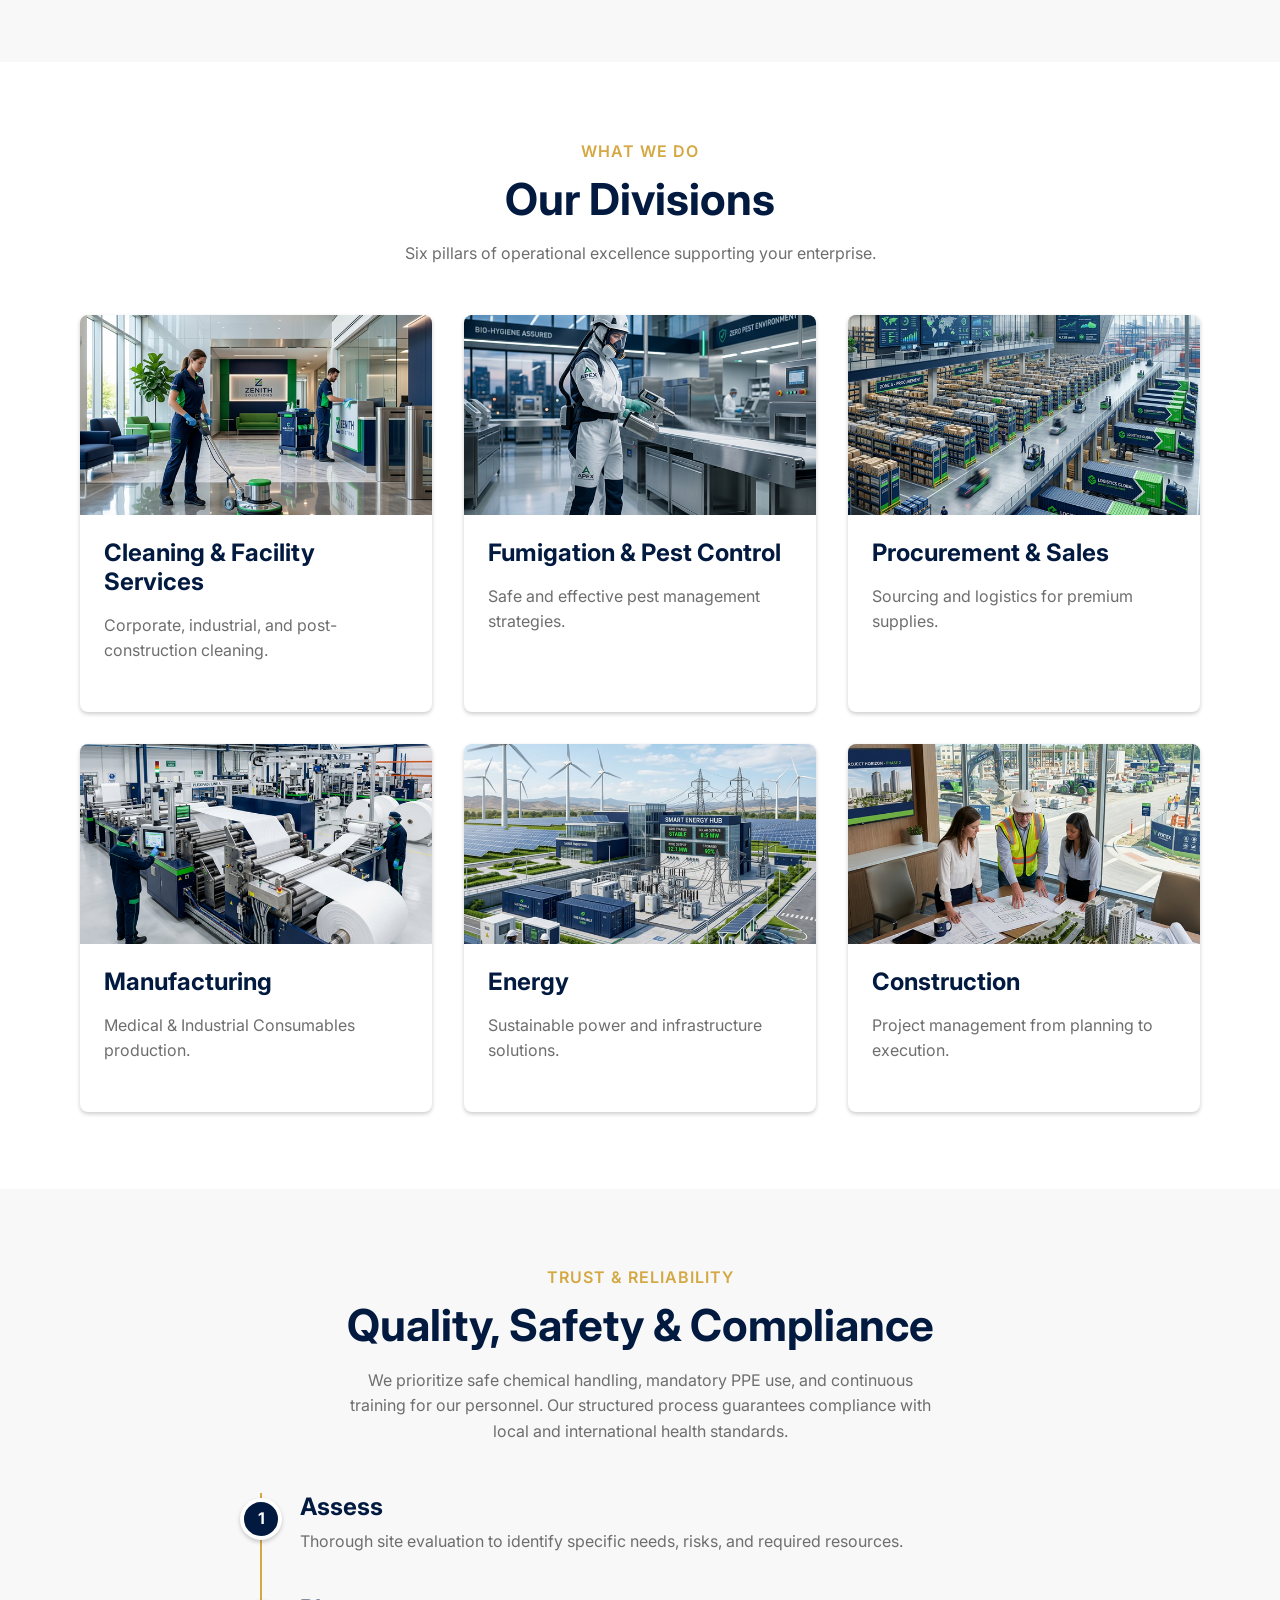
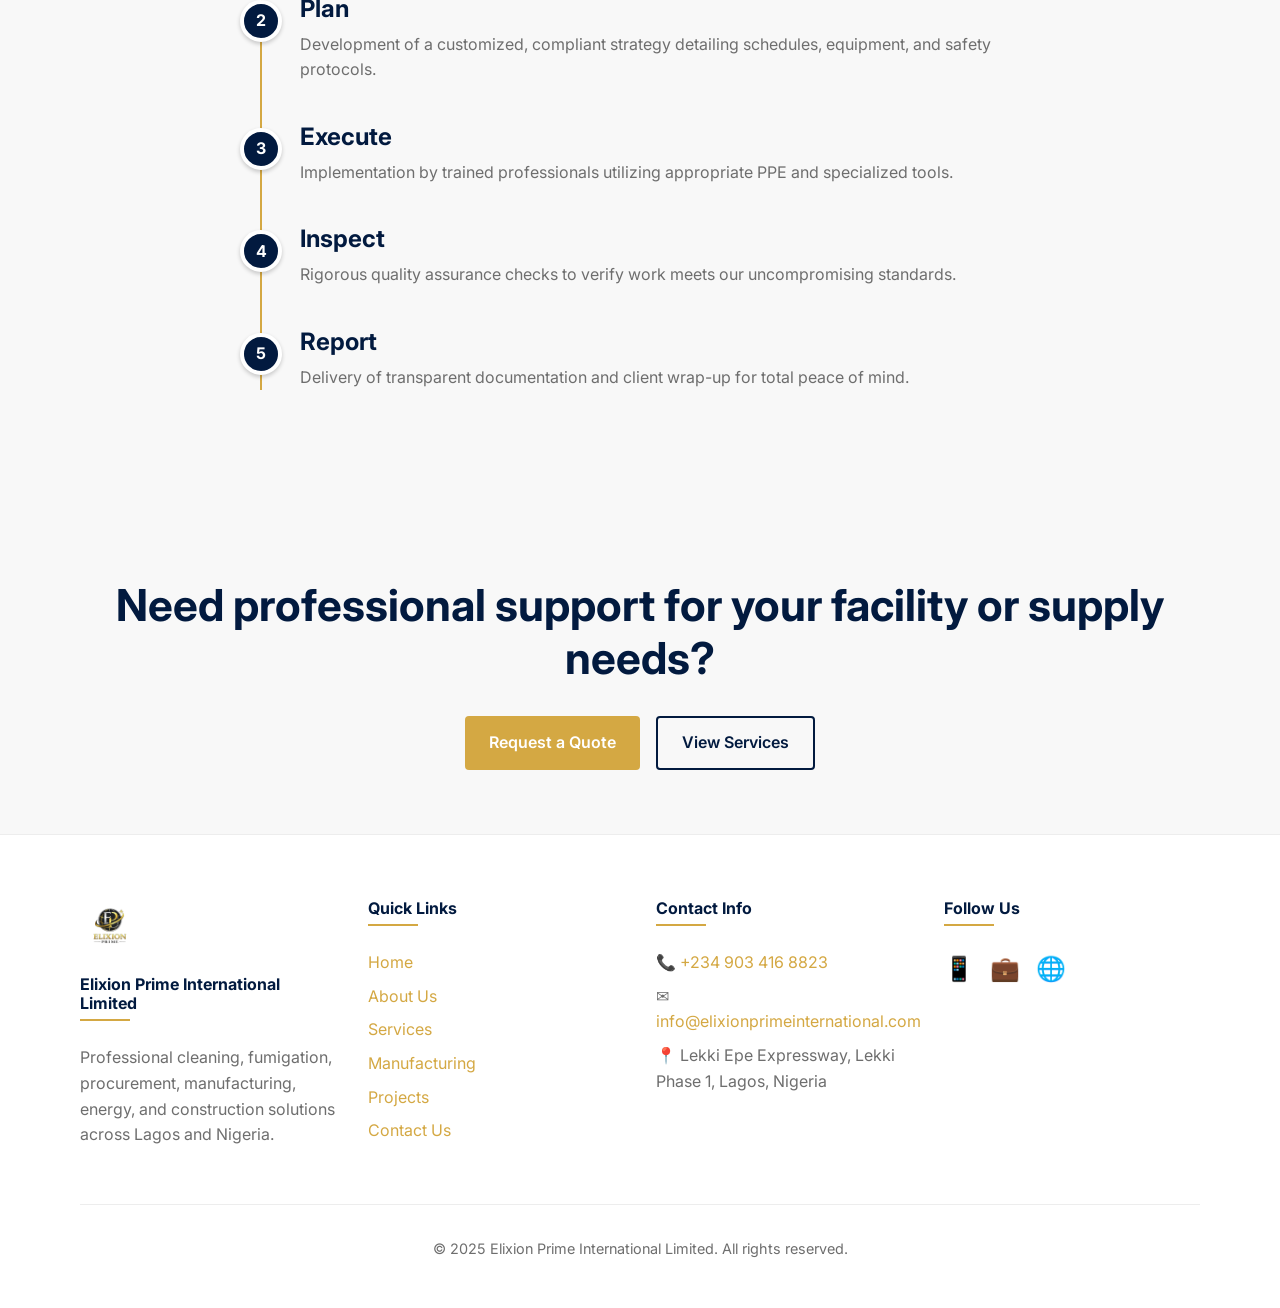
==== commit dedde0e2: "Add files via upload" ====
--- a/about.html
+++ b/about.html
@@ -12,7 +12,7 @@
     <meta property="og:title" content="About Us - Elixion Prime International Limited">
     <meta property="og:description"
         content="A multi-division company delivering cleaning, fumigation, procurement, manufacturing, energy, and construction solutions.">
-    <meta property="og:image" content="placeholder.svg">
+    <meta property="og:image" content="https://www.elixionprimeinternational.com/logo.png">
     <meta property="og:url" content="https://www.elixionprime.com/about.html">
 
     <link rel="preconnect" href="https://fonts.googleapis.com">
@@ -99,7 +99,7 @@
     <!-- Header -->
     <header class="header">
         <div class="container nav-container">
-            <a href="index.html" class="logo"><img src="logo.png" alt="Elixion Prime logo"></a>
+            <a href="index.html" class="logo"><img src="logo.png" alt="Elixion Prime logo"></a>
             <nav aria-label="Main Navigation">
                 <ul class="nav-menu">
                     <li><a href="index.html" class="nav-link">Home</a></li>
@@ -204,42 +204,46 @@
             </div>
             <div class="card-grid">
                 <a href="services.html" class="card">
-                    <img src="placeholder.svg" alt="Cleaning Services" class="card-img" loading="lazy" decoding="async">
+                    <img src="cleaning-service.png" alt="Cleaning Services" class="card-img" loading="lazy"
+                        decoding="async">
                     <div class="card-body">
                         <h3 class="card-title">Cleaning & Facility Services</h3>
                         <p class="card-text">Corporate, industrial, and post-construction cleaning.</p>
                     </div>
                 </a>
                 <a href="services.html" class="card">
-                    <img src="placeholder.svg" alt="Fumigation" class="card-img" loading="lazy" decoding="async">
+                    <img src="fumigation-service.png" alt="Fumigation" class="card-img" loading="lazy" decoding="async">
                     <div class="card-body">
                         <h3 class="card-title">Fumigation & Pest Control</h3>
                         <p class="card-text">Safe and effective pest management strategies.</p>
                     </div>
                 </a>
                 <a href="services.html" class="card">
-                    <img src="placeholder.svg" alt="Procurement" class="card-img" loading="lazy" decoding="async">
+                    <img src="procurement-service.png" alt="Procurement" class="card-img" loading="lazy"
+                        decoding="async">
                     <div class="card-body">
                         <h3 class="card-title">Procurement & Sales</h3>
                         <p class="card-text">Sourcing and logistics for premium supplies.</p>
                     </div>
                 </a>
                 <a href="manufacturing.html" class="card">
-                    <img src="placeholder.svg" alt="Manufacturing" class="card-img" loading="lazy" decoding="async">
+                    <img src="manufacturing-service.png" alt="Manufacturing" class="card-img" loading="lazy"
+                        decoding="async">
                     <div class="card-body">
                         <h3 class="card-title">Manufacturing</h3>
                         <p class="card-text">Medical & Industrial Consumables production.</p>
                     </div>
                 </a>
                 <a href="services.html" class="card">
-                    <img src="placeholder.svg" alt="Energy" class="card-img" loading="lazy" decoding="async">
+                    <img src="energy-service.png" alt="Energy" class="card-img" loading="lazy" decoding="async">
                     <div class="card-body">
                         <h3 class="card-title">Energy</h3>
                         <p class="card-text">Sustainable power and infrastructure solutions.</p>
                     </div>
                 </a>
                 <a href="services.html" class="card">
-                    <img src="placeholder.svg" alt="Construction" class="card-img" loading="lazy" decoding="async">
+                    <img src="construction-service.png" alt="Construction" class="card-img" loading="lazy"
+                        decoding="async">
                     <div class="card-body">
                         <h3 class="card-title">Construction</h3>
                         <p class="card-text">Project management from planning to execution.</p>
@@ -305,46 +309,50 @@
     </section>
 
     <!-- Footer -->
-    <footer class="footer">
-        <div class="container">
-            <div class="footer-grid">
-                <div class="footer-col">
-                    <a href="index.html" class="footer-logo"><img src="logo.png" alt="Elixion Prime logo"></a>
-                    <h4>Elixion Prime International Limited</h4>
-                    <p>Professional cleaning, fumigation, procurement, manufacturing, energy, and construction solutions across Lagos and Nigeria.</p>
-                </div>
-                <div class="footer-col">
-                    <h4>Quick Links</h4>
-                    <ul>
-                        <li><a href="index.html">Home</a></li>
-                        <li><a href="about.html">About Us</a></li>
-                        <li><a href="services.html">Services</a></li>
-                        <li><a href="manufacturing.html">Manufacturing</a></li>
-                        <li><a href="projects.html">Projects</a></li>
-                        <li><a href="contact.html">Contact Us</a></li>
-                    </ul>
-                </div>
-                <div class="footer-col">
-                    <h4>Contact Info</h4>
-                    <ul>
-                        <li>&#128222; <a href="tel:+2349034168823">+234 903 416 8823</a></li>
-                        <li>&#9993; <a href="mailto:info@elixionprimeinternational.com">info@elixionprimeinternational.com</a></li>
-                        <li>&#128205; Lekki Epe Expressway, Lekki Phase 1, Lagos, Nigeria</li>
-                    </ul>
-                </div>
-                <div class="footer-col">
-                    <h4>Follow Us</h4>
-                    <div style="display: flex; gap: 1rem; margin-top: 0.5rem;">
-                        <a href="https://wa.me/2349034168823" target="_blank" rel="noopener" aria-label="WhatsApp" style="font-size: 1.5rem;">📱</a>
-                        <a href="#" aria-label="LinkedIn" style="font-size: 1.5rem;">💼</a>
-                        <a href="#" aria-label="Facebook" style="font-size: 1.5rem;">🌐</a>
-                    </div>
-                </div>
-            </div>
-            <div class="footer-bottom">
-                <p>&copy; 2025 Elixion Prime International Limited. All rights reserved.</p>
-            </div>
-        </div>
+    <footer class="footer">
+        <div class="container">
+            <div class="footer-grid">
+                <div class="footer-col">
+                    <a href="index.html" class="footer-logo"><img src="logo.png" alt="Elixion Prime logo"></a>
+                    <h4>Elixion Prime International Limited</h4>
+                    <p>Professional cleaning, fumigation, procurement, manufacturing, energy, and construction solutions
+                        across Lagos and Nigeria.</p>
+                </div>
+                <div class="footer-col">
+                    <h4>Quick Links</h4>
+                    <ul>
+                        <li><a href="index.html">Home</a></li>
+                        <li><a href="about.html">About Us</a></li>
+                        <li><a href="services.html">Services</a></li>
+                        <li><a href="manufacturing.html">Manufacturing</a></li>
+                        <li><a href="projects.html">Projects</a></li>
+                        <li><a href="contact.html">Contact Us</a></li>
+                    </ul>
+                </div>
+                <div class="footer-col">
+                    <h4>Contact Info</h4>
+                    <ul>
+                        <li>&#128222; <a href="tel:+2349034168823">+234 903 416 8823</a></li>
+                        <li>&#9993; <a
+                                href="mailto:info@elixionprimeinternational.com">info@elixionprimeinternational.com</a>
+                        </li>
+                        <li>&#128205; Lekki Epe Expressway, Lekki Phase 1, Lagos, Nigeria</li>
+                    </ul>
+                </div>
+                <div class="footer-col">
+                    <h4>Follow Us</h4>
+                    <div style="display: flex; gap: 1rem; margin-top: 0.5rem;">
+                        <a href="https://wa.me/2349034168823" target="_blank" rel="noopener" aria-label="WhatsApp"
+                            style="font-size: 1.5rem;">📱</a>
+                        <a href="#" aria-label="LinkedIn" style="font-size: 1.5rem;">💼</a>
+                        <a href="#" aria-label="Facebook" style="font-size: 1.5rem;">🌐</a>
+                    </div>
+                </div>
+            </div>
+            <div class="footer-bottom">
+                <p>&copy; 2025 Elixion Prime International Limited. All rights reserved.</p>
+            </div>
+        </div>
     </footer>
 
     <!-- WhatsApp Float -->
@@ -360,4 +368,4 @@
     <script src="main.js" defer></script>
 </body>
 
-</html>
+</html>
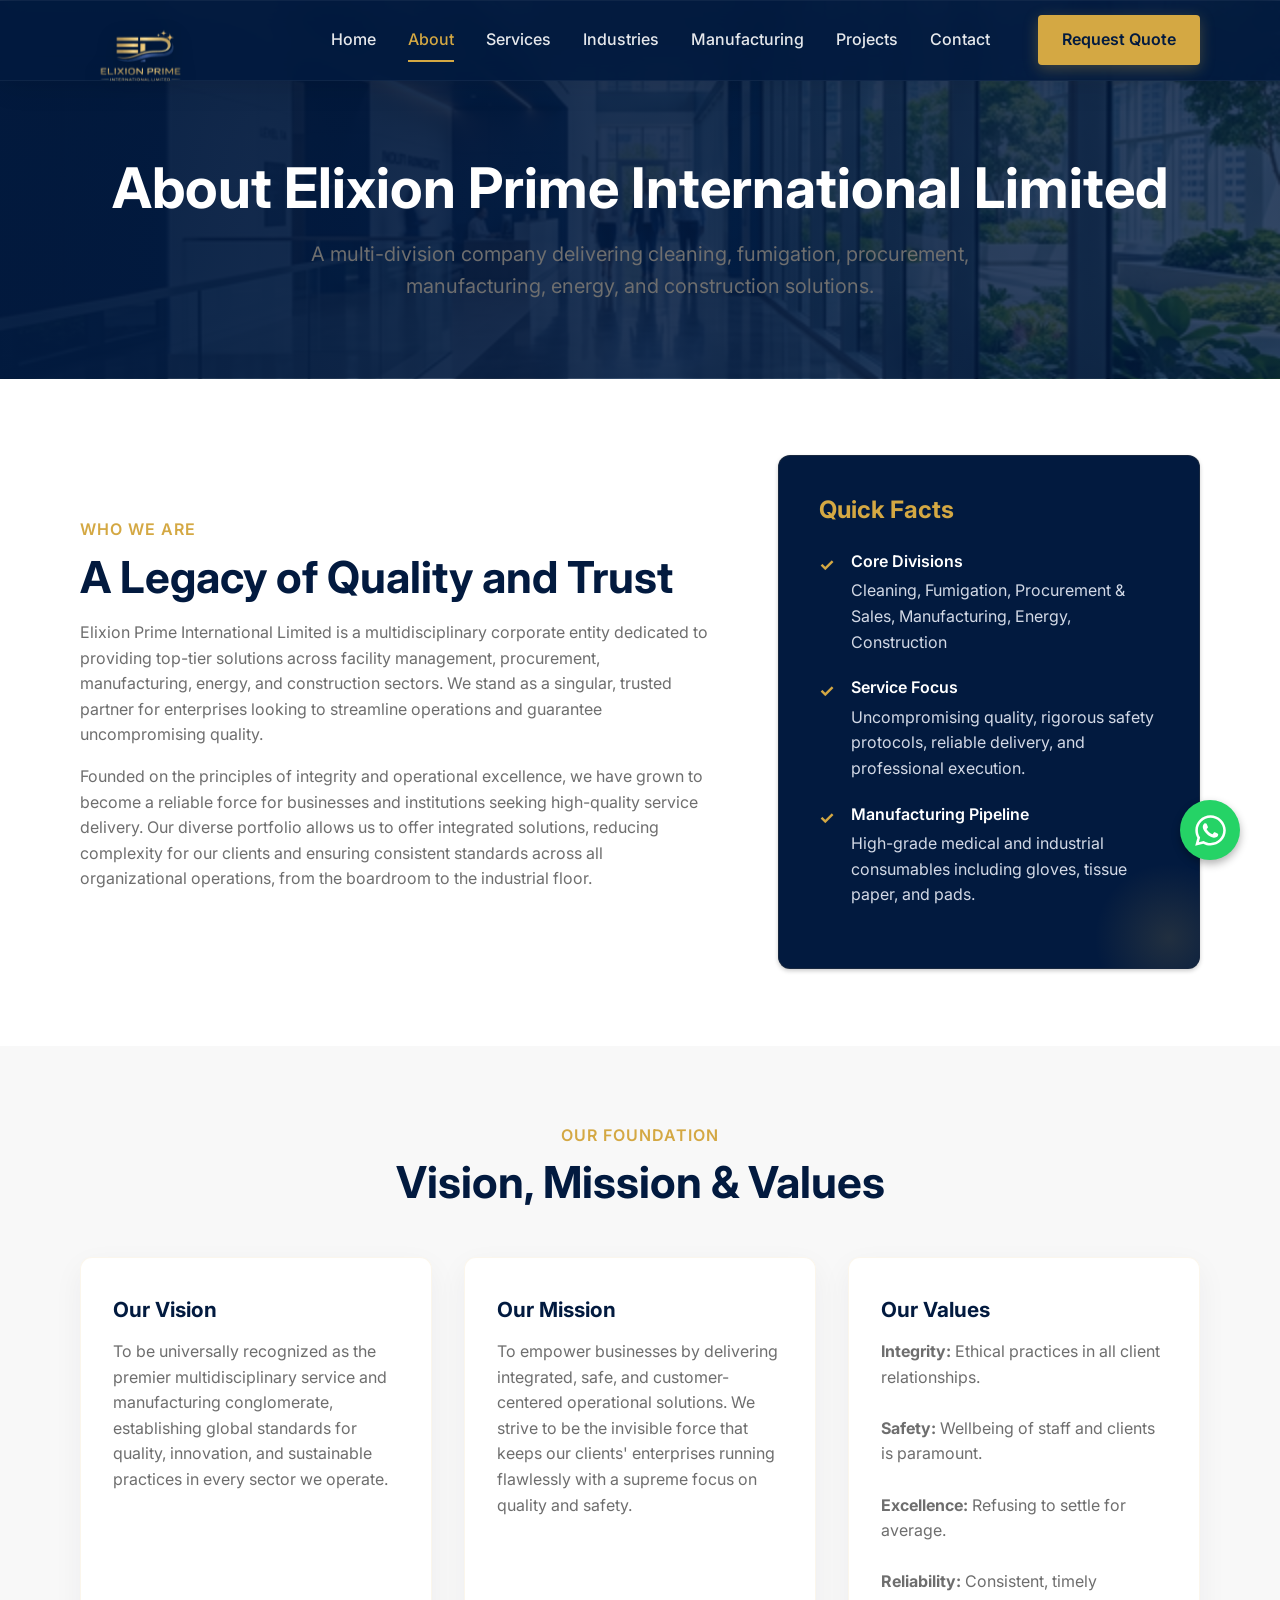
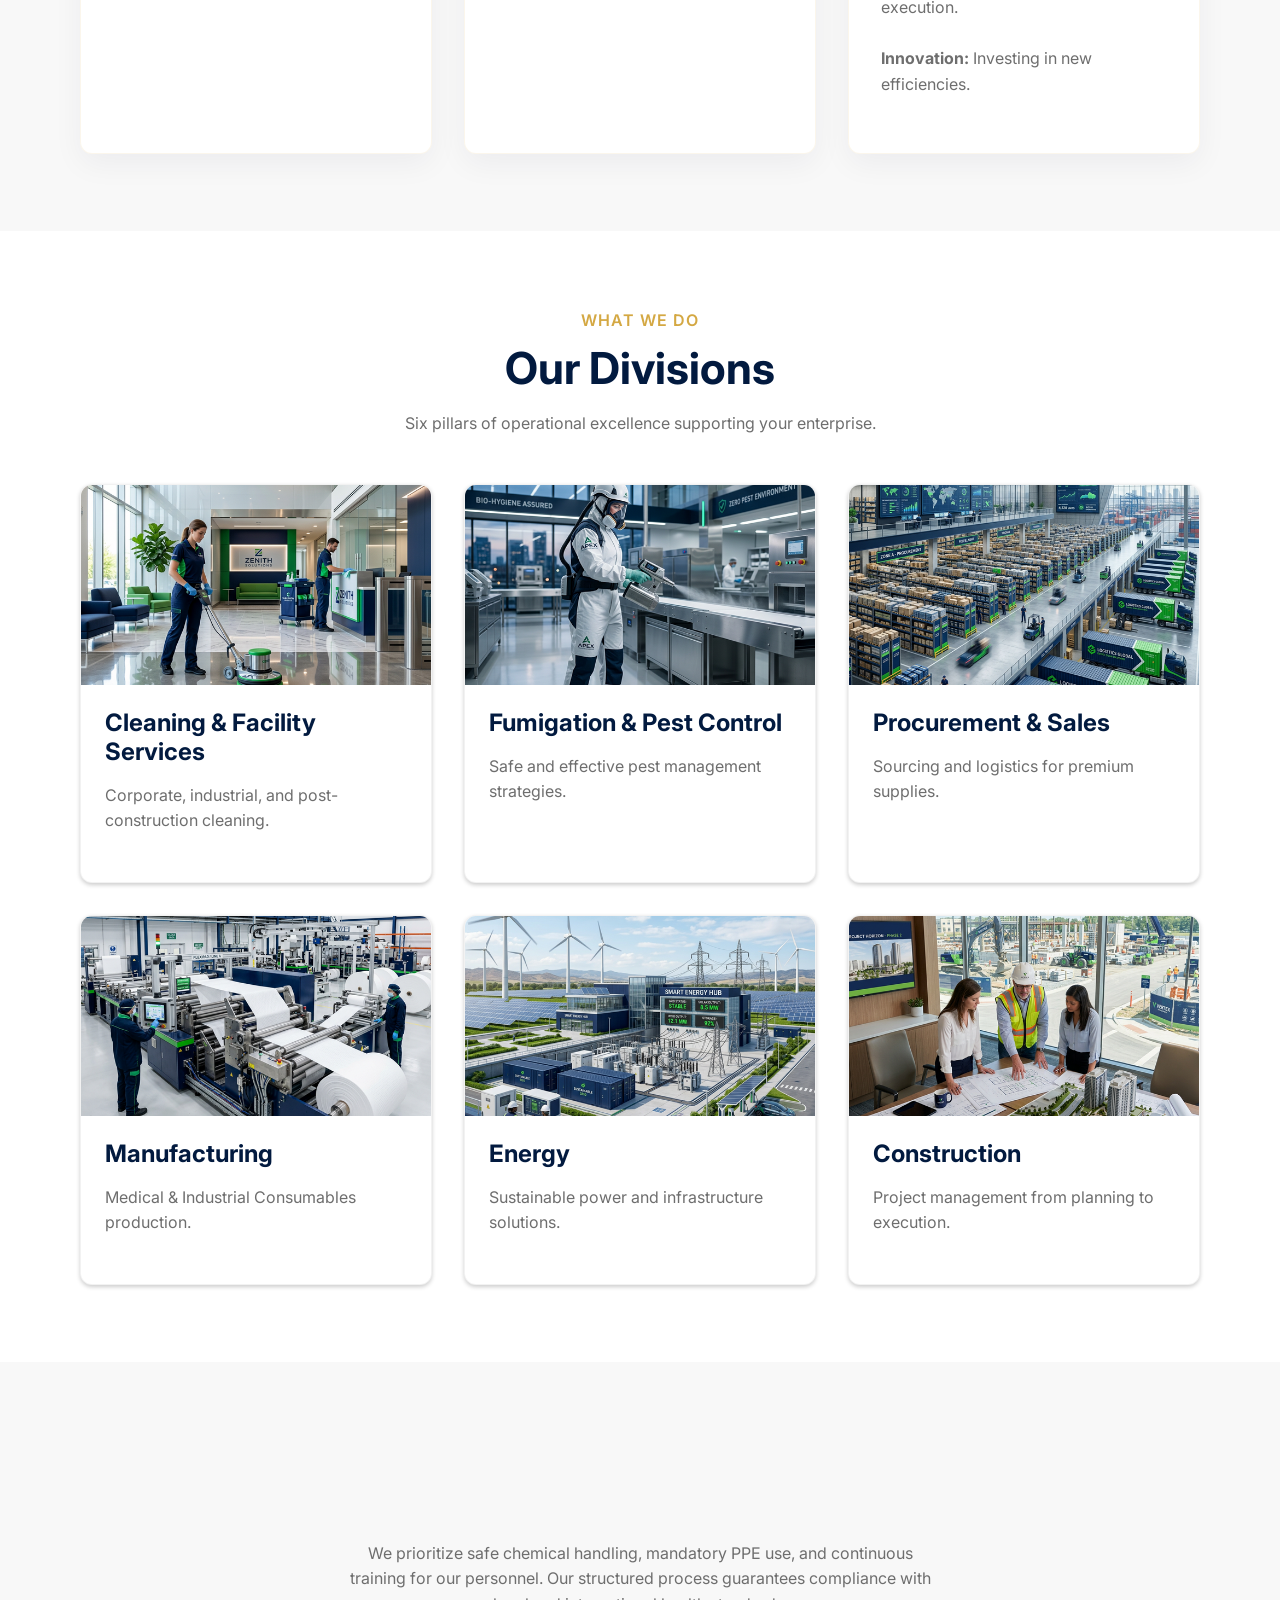
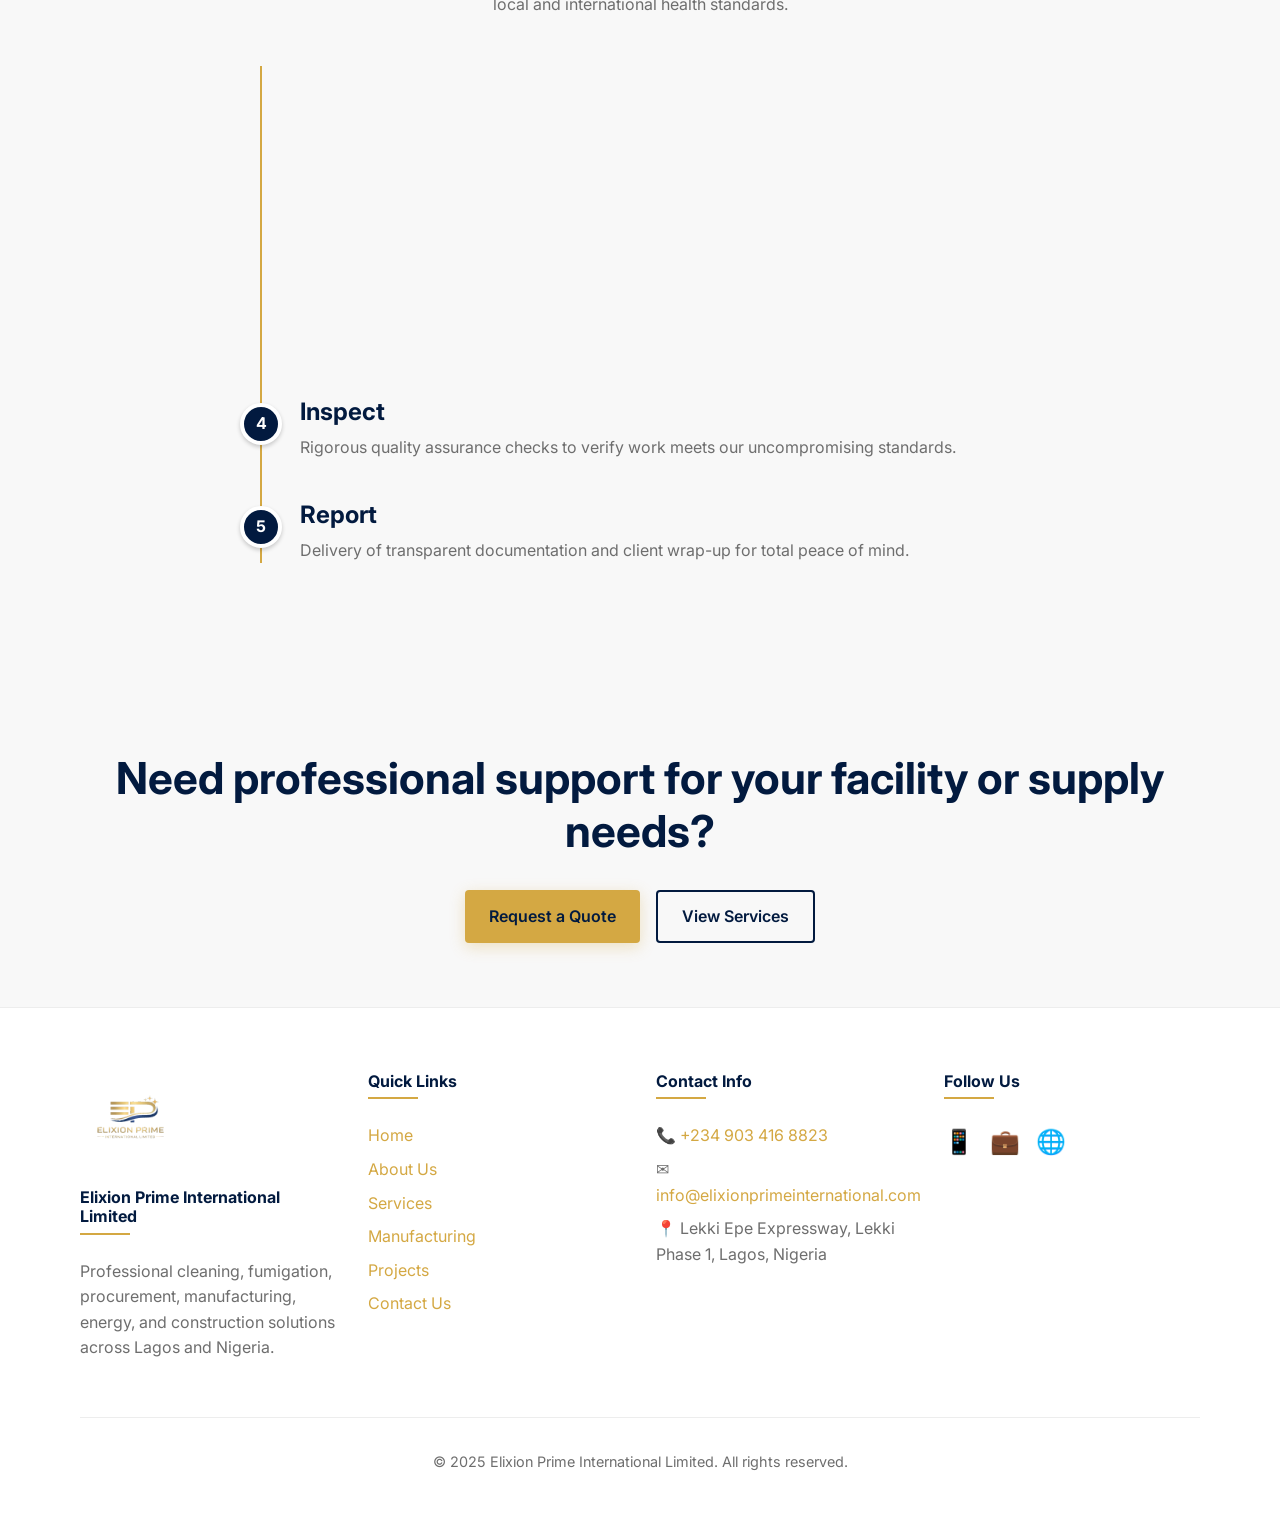
==== commit 0652ab52: "Add files via upload" ====
--- a/about.html
+++ b/about.html
@@ -20,7 +20,34 @@
     <link href="https://fonts.googleapis.com/css2?family=Inter:wght@400;500;600;700;800&display=swap" rel="stylesheet">
     <link rel="stylesheet" href="styles.css">
     <link rel="stylesheet" href="components.css">
+    
     <style>
+        /* Premium Page Overrides */
+        .page-hero {
+            position: relative;
+            background-color: var(--color-primary) !important;
+            background-image: linear-gradient(to right, rgba(2, 26, 63, 0.95) 0%, rgba(2, 26, 63, 0.8) 100%), url('hero-bg.png') !important;
+            background-size: cover !important;
+            background-position: center !important;
+            padding: clamp(8rem, 12vw, 10rem) 0 clamp(4rem, 6vw, 6rem) !important;
+            color: var(--color-white) !important;
+            margin-top: -80px; /* Pull up behind the transparent header */
+            text-align: center;
+        }
+
+        .page-hero h1 {
+            color: var(--color-white) !important;
+            font-size: clamp(2.5rem, 5vw, 3.5rem);
+            margin-bottom: 1rem;
+            position: relative;
+            z-index: 2;
+        }
+
+        .page-hero p {
+            position: relative;
+            z-index: 2;
+        }
+
         .about-grid {
             display: grid;
             grid-template-columns: 3fr 2fr;
@@ -43,28 +70,76 @@
 
         .value-card {
             background: var(--color-white);
-            padding: 2rem;
-            border-radius: 8px;
-            box-shadow: var(--shadow-sm);
-            text-align: center;
-            border-bottom: 4px solid var(--color-green);
+            padding: 2.5rem 2rem;
+            border-radius: 12px;
+            box-shadow: 0 10px 30px rgba(2, 26, 63, 0.05);
+            text-align: left;
+            border: 1px solid rgba(212, 168, 67, 0.1);
+            position: relative;
+            overflow: hidden;
+            transition: all 0.4s ease;
             height: 100%;
         }
 
+        .value-card::before {
+            content: '';
+            position: absolute;
+            top: 0;
+            left: 0;
+            width: 4px;
+            height: 100%;
+            background: var(--color-gold);
+            transform: scaleY(0);
+            transform-origin: bottom;
+            transition: transform 0.4s ease;
+        }
+
+        .value-card:hover {
+            transform: translateY(-5px);
+            box-shadow: 0 15px 30px rgba(2, 26, 63, 0.08);
+        }
+
+        .value-card:hover::before {
+            transform: scaleY(1);
+            transform-origin: top;
+        }
+        
+        .value-card h3 {
+            color: var(--color-primary) !important;
+            font-size: 1.3rem;
+            margin-bottom: 1rem;
+        }
+
         .quick-facts-card {
-            background-color: var(--color-navy-light);
+            background-color: var(--color-primary) !important;
             color: var(--color-white);
             padding: 2.5rem;
-            border-radius: 8px;
-            box-shadow: var(--shadow-lg);
+            border-radius: 12px;
+            box-shadow: 0 15px 30px rgba(0,0,0,0.15);
+            position: relative;
+            overflow: hidden;
+            border: 1px solid rgba(212, 168, 67, 0.1) !important;
+        }
+
+        .quick-facts-card::after {
+            content: '';
+            position: absolute;
+            bottom: 0;
+            right: 0;
+            width: 150px;
+            height: 150px;
+            background: radial-gradient(circle, rgba(212, 168, 67, 0.15) 0%, transparent 70%);
+            border-radius: 50%;
+            transform: translate(30%, 30%);
+            pointer-events: none;
         }
 
         .quick-facts-card h3 {
-            color: var(--color-white);
+            color: var(--color-gold) !important;
             margin-bottom: 1.5rem;
-            border-bottom: 2px solid var(--color-green);
-            padding-bottom: 0.5rem;
             display: inline-block;
+            border-bottom: none;
+            font-size: 1.5rem;
         }
 
         .quick-facts-list {
@@ -74,22 +149,28 @@
         }
 
         .quick-facts-list li {
-            margin-bottom: 1rem;
-            padding-left: 1.5rem;
-            position: relative;
+            margin-bottom: 1.25rem !important;
+            padding-left: 2rem;
+            position: relative;
+            color: #D3D9E6 !important;
+            line-height: 1.6;
         }
 
         .quick-facts-list li::before {
-            content: '→';
-            color: var(--color-green);
+            content: '\2713';
+            color: var(--color-gold);
             position: absolute;
             left: 0;
-            top: 0;
+            top: 2px;
             font-weight: bold;
+            font-size: 1.1rem;
         }
 
         .quick-facts-list strong {
-            color: var(--color-green);
+            color: var(--color-white);
+            font-weight: 600;
+            display: block;
+            margin-bottom: 0.25rem;
         }
     </style>
 </head>
@@ -98,7 +179,7 @@
 
     <!-- Header -->
     <header class="header">
-        <div class="container nav-container">
+        <div class="container nav-container" style="position: relative;">
             <a href="index.html" class="logo"><img src="logo.png" alt="Elixion Prime logo"></a>
             <nav aria-label="Main Navigation">
                 <ul class="nav-menu">
@@ -146,15 +227,12 @@
                     floor.</p>
             </div>
 
-            <div class="quick-facts-card">
+            <div class="quick-facts-card premium-animate-up">
                 <h3>Quick Facts</h3>
                 <ul class="quick-facts-list">
-                    <li><strong>Core Divisions:</strong> Cleaning, Fumigation, Procurement & Sales, Manufacturing,
-                        Energy, Construction</li>
-                    <li><strong>Service Focus:</strong> Uncompromising quality, rigorous safety protocols, reliable
-                        delivery, and professional execution.</li>
-                    <li><strong>Manufacturing Pipeline:</strong> High-grade medical and industrial consumables including
-                        gloves, tissue paper, and pads (samples arriving next week).</li>
+                    <li><strong>Core Divisions</strong> Cleaning, Fumigation, Procurement & Sales, Manufacturing, Energy, Construction</li>
+                    <li><strong>Service Focus</strong> Uncompromising quality, rigorous safety protocols, reliable delivery, and professional execution.</li>
+                    <li><strong>Manufacturing Pipeline</strong> High-grade medical and industrial consumables including gloves, tissue paper, and pads.</li>
                 </ul>
             </div>
         </div>
@@ -168,24 +246,24 @@
                 <h2>Vision, Mission & Values</h2>
             </div>
             <div class="value-cards">
-                <div class="value-card">
-                    <h3 style="color: var(--color-navy); margin-bottom: 1rem;">Our Vision</h3>
+                <div class="value-card premium-animate-up premium-delay-1">
+                    <h3>Our Vision</h3>
                     <p>To be universally recognized as the premier multidisciplinary service and manufacturing
                         conglomerate, establishing global standards for quality, innovation, and sustainable practices
                         in every sector we operate.</p>
                 </div>
-                <div class="value-card">
-                    <h3 style="color: var(--color-navy); margin-bottom: 1rem;">Our Mission</h3>
+                <div class="value-card premium-animate-up premium-delay-2">
+                    <h3>Our Mission</h3>
                     <p>To empower businesses by delivering integrated, safe, and customer-centered operational
                         solutions. We strive to be the invisible force that keeps our clients' enterprises running
                         flawlessly with a supreme focus on quality and safety.</p>
                 </div>
-                <div class="value-card">
-                    <h3 style="color: var(--color-navy); margin-bottom: 1rem;">Our Values</h3>
-                    <p><strong>Integrity:</strong> Ethical practices in all client relationships.<br>
-                        <strong>Safety:</strong> Wellbeing of staff and clients is paramount.<br>
-                        <strong>Excellence:</strong> Refusing to settle for average.<br>
-                        <strong>Reliability:</strong> Consistent, timely execution.<br>
+                <div class="value-card premium-animate-up premium-delay-3">
+                    <h3>Our Values</h3>
+                    <p><strong>Integrity:</strong> Ethical practices in all client relationships.<br><br>
+                        <strong>Safety:</strong> Wellbeing of staff and clients is paramount.<br><br>
+                        <strong>Excellence:</strong> Refusing to settle for average.<br><br>
+                        <strong>Reliability:</strong> Consistent, timely execution.<br><br>
                         <strong>Innovation:</strong> Investing in new efficiencies.
                     </p>
                 </div>
@@ -199,13 +277,11 @@
             <div class="section-header">
                 <span class="section-subtitle">What We Do</span>
                 <h2>Our Divisions</h2>
-                <p style="color: var(--color-text-light);">Six pillars of operational excellence supporting your
-                    enterprise.</p>
+                <p style="color: var(--color-text-light);">Six pillars of operational excellence supporting your enterprise.</p>
             </div>
             <div class="card-grid">
                 <a href="services.html" class="card">
-                    <img src="cleaning-service.png" alt="Cleaning Services" class="card-img" loading="lazy"
-                        decoding="async">
+                    <img src="cleaning-service.png" alt="Cleaning Services" class="card-img" loading="lazy" decoding="async">
                     <div class="card-body">
                         <h3 class="card-title">Cleaning & Facility Services</h3>
                         <p class="card-text">Corporate, industrial, and post-construction cleaning.</p>
@@ -219,16 +295,14 @@
                     </div>
                 </a>
                 <a href="services.html" class="card">
-                    <img src="procurement-service.png" alt="Procurement" class="card-img" loading="lazy"
-                        decoding="async">
+                    <img src="procurement-service.png" alt="Procurement" class="card-img" loading="lazy" decoding="async">
                     <div class="card-body">
                         <h3 class="card-title">Procurement & Sales</h3>
                         <p class="card-text">Sourcing and logistics for premium supplies.</p>
                     </div>
                 </a>
                 <a href="manufacturing.html" class="card">
-                    <img src="manufacturing-service.png" alt="Manufacturing" class="card-img" loading="lazy"
-                        decoding="async">
+                    <img src="manufacturing-service.png" alt="Manufacturing" class="card-img" loading="lazy" decoding="async">
                     <div class="card-body">
                         <h3 class="card-title">Manufacturing</h3>
                         <p class="card-text">Medical & Industrial Consumables production.</p>
@@ -242,8 +316,7 @@
                     </div>
                 </a>
                 <a href="services.html" class="card">
-                    <img src="construction-service.png" alt="Construction" class="card-img" loading="lazy"
-                        decoding="async">
+                    <img src="construction-service.png" alt="Construction" class="card-img" loading="lazy" decoding="async">
                     <div class="card-body">
                         <h3 class="card-title">Construction</h3>
                         <p class="card-text">Project management from planning to execution.</p>
@@ -265,28 +338,28 @@
             </div>
 
             <div class="process-timeline">
-                <div class="timeline-step">
+                <div class="timeline-step premium-animate-up">
                     <div class="step-marker">1</div>
                     <h3>Assess</h3>
                     <p>Thorough site evaluation to identify specific needs, risks, and required resources.</p>
                 </div>
-                <div class="timeline-step">
+                <div class="timeline-step premium-animate-up">
                     <div class="step-marker">2</div>
                     <h3>Plan</h3>
                     <p>Development of a customized, compliant strategy detailing schedules, equipment, and safety
                         protocols.</p>
                 </div>
-                <div class="timeline-step">
+                <div class="timeline-step premium-animate-up">
                     <div class="step-marker">3</div>
                     <h3>Execute</h3>
                     <p>Implementation by trained professionals utilizing appropriate PPE and specialized tools.</p>
                 </div>
-                <div class="timeline-step">
+                <div class="timeline-step premium-animate-up">
                     <div class="step-marker">4</div>
                     <h3>Inspect</h3>
                     <p>Rigorous quality assurance checks to verify work meets our uncompromising standards.</p>
                 </div>
-                <div class="timeline-step">
+                <div class="timeline-step premium-animate-up">
                     <div class="step-marker">5</div>
                     <h3>Report</h3>
                     <p>Delivery of transparent documentation and client wrap-up for total peace of mind.</p>
@@ -296,9 +369,9 @@
     </section>
 
     <!-- CTA Strip -->
-    <section class="cta-banner">
+    <section class="cta-banner" style="background-color: var(--color-off-white) !important; color: var(--color-text-main) !important;">
         <div class="container">
-            <h2>Need professional support for your facility or supply needs?</h2>
+            <h2 style="color: var(--color-navy) !important;">Need professional support for your facility or supply needs?</h2>
             <div style="display: flex; gap: 1rem; justify-content: center; flex-wrap: wrap; margin-top: 2rem;">
                 <a href="#"
                     onclick="window.open(window.buildWaLink('Hello Elixion Prime, I’d like to request a quote. Service: [Cleaning/Fumigation/Procurement/Manufacturing/Energy/Construction]. Location: [ ].'), '_blank'); return false;"
@@ -333,9 +406,7 @@
                     <h4>Contact Info</h4>
                     <ul>
                         <li>&#128222; <a href="tel:+2349034168823">+234 903 416 8823</a></li>
-                        <li>&#9993; <a
-                                href="mailto:info@elixionprimeinternational.com">info@elixionprimeinternational.com</a>
-                        </li>
+                        <li>&#9993; <a href="mailto:info@elixionprimeinternational.com">info@elixionprimeinternational.com</a></li>
                         <li>&#128205; Lekki Epe Expressway, Lekki Phase 1, Lagos, Nigeria</li>
                     </ul>
                 </div>
@@ -366,6 +437,234 @@
 
     <script type="module" src="whatsapp.js" defer></script>
     <script src="main.js" defer></script>
+    
+    <!-- Premium Enhancements & Animations -->
+    <style>
+        /* 1. Premium Header Layout & Breakout Logo Positioning */
+        .header {
+            background: rgba(2, 26, 63, 0.9) !important;
+            backdrop-filter: blur(12px);
+            -webkit-backdrop-filter: blur(12px);
+            border-bottom: 1px solid rgba(255, 255, 255, 0.05);
+            box-shadow: 0 4px 30px rgba(0, 0, 0, 0.1);
+            position: sticky;
+            top: 0;
+            z-index: 1000;
+        }
+
+        .logo {
+            position: relative;
+            display: flex;
+            align-items: center;
+            height: 80px; 
+            width: 140px; 
+        }
+
+        .logo img {
+            position: absolute;
+            top: 20px; 
+            height: 120px !important;
+            transition: transform 0.4s cubic-bezier(0.175, 0.885, 0.32, 1.275), filter 0.3s !important;
+            transform-origin: top left;
+            filter: drop-shadow(0 4px 10px rgba(0,0,0,0.3));
+            z-index: 1001; 
+        }
+
+        @media (max-width: 768px) {
+            .logo img {
+                height: 80px !important;
+                top: 50%;
+                transform: translateY(-50%) !important;
+            }
+        }
+
+        .footer-logo img {
+            height: 100px !important;
+            transition: transform 0.4s cubic-bezier(0.175, 0.885, 0.32, 1.275) !important;
+            transform-origin: center center;
+        }
+
+            .logo img {
+        /* Premium Background Hover Mechanics */
+        border-radius: 100px;
+        padding: 0;
+        transition: transform 0.4s cubic-bezier(0.175, 0.885, 0.32, 1.275), filter 0.3s, background-color 0.4s, padding 0.4s !important;
+    }
+
+    .logo img:hover {
+        transform: scale(1.05) !important;
+        background-color: #ffffff;
+        padding: 10px;
+        box-shadow: 0 8px 25px rgba(0,0,0,0.15);
+    }
+    
+    .footer-logo img:hover {
+        transform: scale(1.05) !important;
+    }
+
+        /* 2. Glassmorphism navigation links */
+        .nav-link {
+            color: #fff !important; 
+            opacity: 0.9;
+        }
+        .nav-link:hover, .nav-link.active {
+            color: var(--color-gold) !important;
+            opacity: 1;
+        }
+
+        /* 3. Advanced Button "Shine" Animation */
+        .btn-primary {
+            background: var(--color-gold) !important;
+            color: var(--color-primary) !important;
+            position: relative;
+            overflow: hidden;
+            z-index: 1;
+            transform-style: preserve-3d;
+            border: none;
+            box-shadow: 0 4px 15px rgba(212, 168, 67, 0.3);
+        }
+
+        .btn-primary:hover {
+            transform: translateY(-2px);
+            box-shadow: 0 8px 25px rgba(212, 168, 67, 0.4);
+        }
+
+        .btn-primary::after {
+            content: '';
+            position: absolute;
+            top: 0;
+            left: -100%;
+            width: 50%;
+            height: 100%;
+            background: linear-gradient(to right, rgba(255, 255, 255, 0) 0%, rgba(255, 255, 255, 0.5) 50%, rgba(255, 255, 255, 0) 100%);
+            transform: skewX(-25deg);
+            animation: shine 4s infinite;
+            z-index: -1;
+        }
+
+        .cta-banner .btn-secondary {
+            border-color: var(--color-primary) !important;
+            color: var(--color-primary) !important;
+        }
+        
+        .cta-banner .btn-secondary:hover {
+            background: var(--color-primary) !important;
+            color: #fff !important;
+        }
+
+        @keyframes shine {
+            0% { left: -100%; }
+            20% { left: 200%; }
+            100% { left: 200%; }
+        }
+
+        /* 4. Advanced Card Hover Micro-interactions */
+        .card {
+            transition: transform 0.5s cubic-bezier(0.175, 0.885, 0.32, 1.275), box-shadow 0.5s ease;
+            will-change: transform;
+            border: 1px solid rgba(0,0,0,0.05);
+            border-radius: 12px;
+            overflow: hidden;
+        }
+        
+        .card .card-img {
+            transition: transform 0.6s ease;
+        }
+
+        .card:hover {
+            transform: translateY(-10px);
+            box-shadow: 0 20px 40px rgba(2, 26, 63, 0.08), 0 5px 15px rgba(2, 26, 63, 0.05);
+            border-color: rgba(212, 168, 67, 0.3);
+        }
+        
+        .card:hover .card-img {
+            transform: scale(1.05);
+        }
+
+        /* Timeline Step Enhancements */
+        .timeline-step {
+            transition: transform 0.3s ease;
+        }
+        .timeline-step:hover {
+            transform: translateX(10px);
+        }
+        .step-marker {
+            transition: transform 0.3s ease, background 0.3s ease, color 0.3s ease;
+        }
+        .timeline-step:hover .step-marker {
+            transform: scale(1.1);
+            background-color: var(--color-gold);
+            color: var(--color-primary);
+        }
+
+        /* 5. Scroll Animations */
+        .premium-animate-up {
+            opacity: 0;
+            transform: translateY(40px);
+            transition: opacity 0.8s cubic-bezier(0.25, 0.46, 0.45, 0.94),
+                transform 0.8s cubic-bezier(0.25, 0.46, 0.45, 0.94);
+            will-change: opacity, transform;
+        }
+
+        .premium-animate-up.is-visible {
+            opacity: 1;
+            transform: translateY(0);
+        }
+
+        .premium-delay-1 { transition-delay: 0.1s; }
+        .premium-delay-2 { transition-delay: 0.2s; }
+        .premium-delay-3 { transition-delay: 0.3s; }
+        .premium-delay-4 { transition-delay: 0.4s; }
+
+        html {
+            scroll-behavior: smooth;
+        }
+        
+        .card-img {
+            background: var(--color-off-white);
+        }
+    </style>
+
+    <script>
+        document.addEventListener("DOMContentLoaded", () => {
+            // Setup Elements for Animation
+            const targets = document.querySelectorAll('.section-subtitle, h2, .card, .value-card, .quick-facts-card, .timeline-step, .overview-text p');
+
+            targets.forEach((el, index) => {
+                el.classList.add('premium-animate-up');
+                // Staggered delay logic
+                if (el.parentElement && (el.parentElement.classList.contains('card-grid') || el.parentElement.classList.contains('value-cards') || el.parentElement.classList.contains('process-timeline'))) {
+                    const siblingIndex = Array.from(el.parentElement.children).indexOf(el);
+                    const delayClass = 'premium-delay-' + ((siblingIndex % 4) + 1);
+                    el.classList.add(delayClass);
+                }
+            });
+
+            const observerOptions = {
+                root: null,
+                rootMargin: '0px 0px -10% 0px',
+                threshold: 0.1
+            };
+
+            const observer = new IntersectionObserver((entries, observer) => {
+                entries.forEach(entry => {
+                    if (entry.isIntersecting) {
+                        entry.target.classList.add('is-visible');
+                        observer.unobserve(entry.target);
+                    }
+                });
+            }, observerOptions);
+
+            document.querySelectorAll('.premium-animate-up').forEach(el => {
+                const rect = el.getBoundingClientRect();
+                if (rect.top < window.innerHeight) {
+                    setTimeout(() => { el.classList.add('is-visible'); }, 50);
+                } else {
+                    observer.observe(el);
+                }
+            });
+        });
+    </script>
 </body>
 
 </html>
